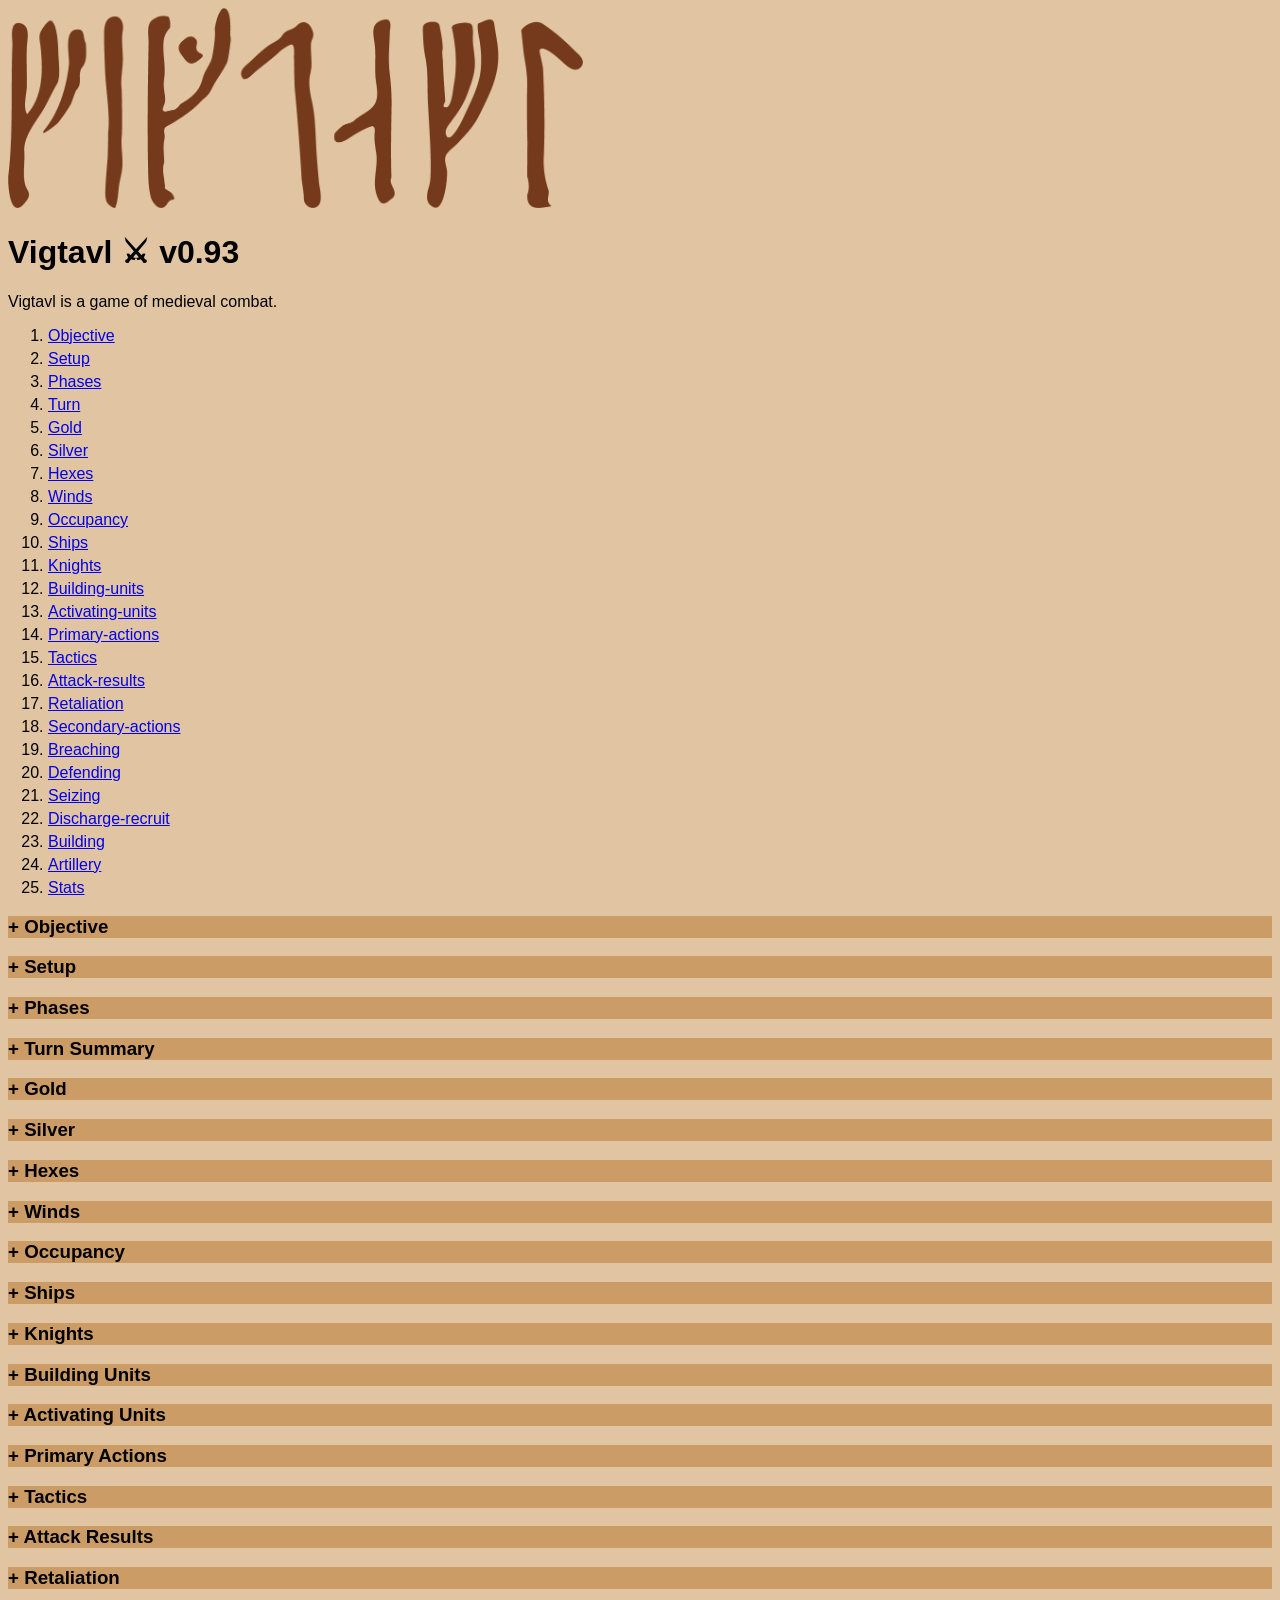
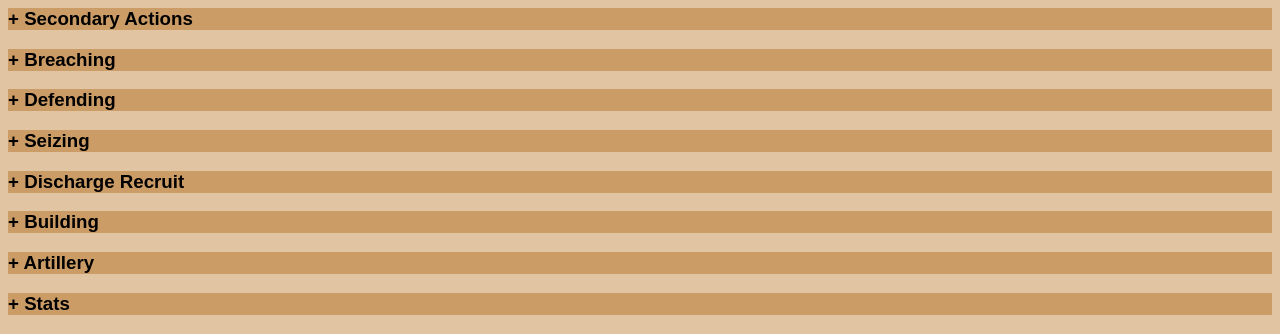
==== index.html @ 5fa707c5 "Add 2 player map example and winds examples." ====
<!DOCTYPE html>
<html lang="en">
	<head>
		<title>⚔ Vigtavl 0.93</title>
		<meta charset="utf-8">
		<meta name="author" description="robcmills">
		<meta name="description" description="Robert Carter Mills">
		<meta name="viewport" content="width=device-width, initial-scale=1">
		<meta http-equiv="X-UA-Compatible" content="IE=edge">
	</head>
	<style>
		html, body {
			background-color: #e1c5a2;
		  font-family: "Helvetica Neue", Helvetica, Arial, sans-serif;
		}

		.vigtavl img {
			max-height: 200px;
		}

		#contents li {
			margin: 5px 0;
		}

		.section {
			display: none;
		}
		.section-header {
			background-color: #cc9c66;
		}
		.section-header:hover {
			background-color: #b3834d;
			cursor: pointer;
		}

		.diagram {
			max-width: 500px;
			margin: 10px;
		}
		img {
			max-width: 100%;
		}

		.stats-table {
			max-width: 100%;
			overflow: auto;
			margin: 0 0 2rem;
		}
		.stats-row {
			display: flex;
		}
		.stats-row-header {
			font-weight: bold;
		}
		.stats-column {
			border-bottom: 1px solid lightgrey;
			border-left: 1px solid lightgrey;
			flex: 0 0 75px;
			padding: 2px;
		}
	</style>
	<body>
		<div class="vigtavl">
			<img src="img/vigtavl-logo.png" />
		</div>
		<h1>Vigtavl ⚔ v0.93</h1>
			<p>Vigtavl is a game of medieval combat.</p>

		<ol id="contents">
		</ol>

		<h3 id="objective" class="section-header" onclick="toggle('objective');">
			<span class="toggler">+</span> Objective
		</h3>
			<div class="objective section">
				<p>The objective of the game is to be the player with the most victory tokens at the end of the game. Victory tokens are claimed in the following ways:</p>
				<p><b>Anytime - Multiple possible</b></p>
				<ol>
					<li><b>Battle:</b> For each combat unit that you defeat in battle collect a number of victory tokens equal to the value of that unit.</li>
					<li><b>Conquer:</b> For each development that you sieze from another player collect a number of victory tokens equal to the value of that development.</li>
					<li><b>Rescue:</b> For each prisoner that you free collect a number of victory tokens equal to the value of that unit.</li>
				</ol>

				<p><b>Anytime - Once per game per player</b></p>
					<ol>
						<li><b>Citadel:</b> 1 token per hex for completely enclosing one or more hexes with walls. Players do not have to build walls on edges bordering mountain hexes.</li>
						<li><b>Complex:</b> 3 tokens for building a Military Complex, which is defined as building a Castle, Fort, and Encampment on adjacent hexes.</li>
						<li><b>Great Wall:</b> 1 token for building a wall of length 5 or more. Mountains may be used to connect walls but do not count towards length.</li>
					</ol>

				<p><b>Once at the end (if a tie exists both players receive tokens) (counted as total combined values)</b></p>
					<ol>
						<li><b>General:</b> 3 tokens for the player with the most prisoners.</li>
						<li><b>Admiral:</b> 3 tokens for the player with the most sunken ships.</li>
						<li><b>Builder:</b> 3 tokens for the player with the most developments.</li>
					</ol>
			</div>

		<h3 id="setup" class="section-header" onclick="toggle('setup');">
			<span class="toggler">+</span> Setup
		</h3>
			<div class="setup section">
				<ol>
					<li><b>Build the Map:</b><br>
						The size and geography of the map have a great effect on the game experience. Players are encouraged to be creative, and build the map however they like. However the following are some guidelines that help ensure an even distribution and balanced layout, as well as some recommended examples for new players.<br>
						<b>Size:</b><br>
						2 players - 6 hex edges<br>
						3 players - 7 hex edges<br>
						4 players - 8 hex edges<br>
						<div class="diagram">
							<img src='img/diagram-map-sizes.png' />
						</div>
						2 player map example:
						<div class="diagram">
							<img src='img/diagram-2-player-map-example.png' />
						</div>
					</li>

					<li><b>Starting Units:</b> Each player begins the game with the following units:<br>
						3 soldiers, 2 archers, 1 cavalry<br>
						3 caravels, 2 freighters, 1 galleon<br>
						Each player must load his 2 freighters with 3 land units each.
					</li>

					<li><b>Prevailing Winds:</b> Determine the direction of prevailing by flipping the Prevailing Winds Token. Place it in the center of the map.</li>

					<li>You are now ready to begin the game.</li>
				</ol>
			</div>

		<h3 id="phases" class="section-header" onclick="toggle('phases');">
			<span class="toggler">+</span> Phases
		</h3>
			<div class="phases section">
				<p>The game consists of 3 phases that are 2 rounds each.</p>
				<ul>
					<li><b>Phase 1 - Landfall:</b>
						Each player in turn sequentially places one of any of his ships on any sea hex, until all players have placed all units.<br>
						Placement Restrictions:
						<ul>
							<li>Placing on a hex already occupied by another player is prohibited.</li>
							<li>Placing on a land hex is prohibited. All land units remain loaded on the freighters.</li>
							<li>Placing respects maximum occupancy rule. No more than 3 units may occupy the same hex.</li>
						</ul>
					</li>
					<li><b>Phase 2 - Build:</b>	Players may build developments, additional units, and activate and maneuver units around the map. No attack actions are allowed.</li>
					<li><b>Phase 3 - Battle:</b> All actions allowed in the build phase are also allowed in the battle phase. Additionally attack actions are allowed.</li>
				</ul>
			</div>

		<h3 id="turn" class="section-header" onclick="toggle('turn');">
			<span class="toggler">+</span> Turn Summary
		</h3>
			<div class="turn section">
				<ol>
					<li>Collect 6 gold and 6 silver</li>
					<li>Do one of the following:
						<ul>
							<li>build a development (pay gold) or</li>
    					<li>build a combat unit (pay gold) (respecting build limit) or</li>
    					<li>activate a unit (pay silver)</li>
    				</ul>
    			</li>
    			<li>Repeat step 2 until player has no more gold or silver or voluntarily ends his turn and forfeits any remaining gold and silver.</li>
    		</ol>

				<b>Activation Summary:</b>
					<ol>
						<li>Pay activation cost in silver (same as build cost)</li>
						<li>Execute all unit actions (max 2 primary actions)</li>
						<li>Resolve any triggered Retaliation (defeated opponent activates 1 unit)</li>
					</ol>
			</div>

		<h3 id="gold" class="section-header" onclick="toggle('gold');">
			<span class="toggler">+</span> Gold
		</h3>
			<div class="gold section">
				<p>
					At the beginning of each player's turn he receives 6 gold.<br>
					Gold is used to build developments, combat units, walls and artillery.<br>
					Players must spend all gold on their turn or forfeit any unused.
				</p>
			</div>

		<h3 id="silver" class="section-header" onclick="toggle('silver');">
			<span class="toggler">+</span> Silver
		</h3>
			<div class="silver section">
				<p>
					At the beginning of each player's turn he receives 6 silver.<br>
					Silver is used to activate units.<br>
					Players must spend all silver on their turn or forfeit any unused.
				</p>
			</div>

		<h3 id="hexes" class="section-header" onclick="toggle('hexes');">
			<span class="toggler">+</span> Hexes
		</h3>
			<div class="hexes section">
				<p>The geography of the map is important to consider in developing your military tactics and strategies:</p>
				<ul>
					<li><b>Mountains:</b> Steep, rocky and treacherous, mountain hexes can not be occupied or built on.</li>
					<li><b>Land:</b> This is where all building and land battles will take place.</li>
					<li><b>Sea:</b> Sea hexes are where your naval maneuvering and battles will take place.</li>
				</ul>
			</div>

		<h3 id="winds" class="section-header" onclick="toggle('winds');">
			<span class="toggler">+</span> Winds
		</h3>
			<div class="winds section">
				<p>The sea beyond the border of the map is the deep, open ocean, where strong, prevailing winds can greatly enhance a sea-worthy sailor's ability to travel long distances.<br>
				When ships move out into the deep sea, they may take advantage of the prevailing winds to travel from one edge of the map to the next adjacent edge in addition to each ship's normal movement range. Though they must travel in the same direction as the prevailing winds, which are either clockwise or counter-clockwise around the map.<br>
				Player's ships may enter the prevailing winds from any border sea hex, and exit into any border sea hex on the next edge of the map.</p>
				<div class="diagram">
					<p>In this example, the caravel is able to move into the prevailing winds and sail around the penninsula because the winds are clockwise and it has a movement range of 6.</p>
					<img src='img/diagram-winds-caravel.png' />
				</div>
				<p>
				Ships may not end their movement in the deep ocean. Ships must use 1 movement to enter prevailing winds and 1 movement to exit. If a ship does not have 2 spare movements it may not use prevailing winds.</p>
				<div class="diagram">
					<p>The galleon here is too far away from the edge of the map to make use of prevailing winds because it only has a movement range of 4.</p>
					<img src='img/diagram-winds-galleon.png' />
				</div>
			</div>

		<h3 id="occupancy" class="section-header" onclick="toggle('occupancy');">
			<span class="toggler">+</span> Occupancy
		</h3>
			<div class="occupancy section">
				<p>Each hex on the map may be occupied by only 3 or less units.<br>
				Encampments count as 1 	unit towards a hex's occupancy. Forts and artillery count 2 and castles count 3.<br>
				Prisoners do not count toward occupancy.
				</p>
			</div>

		<h3 id="ships" class="section-header" onclick="toggle('ships');">
			<span class="toggler">+</span> Ships
		</h3>
			<div class="ships section">
				<ul>
					<li><b>Caravel:</b> A small, maneuverable sailing ship with lateen sails, capable of basic attacking and defending and the most movement range of all naval units. 6 movement, value of 1</li>
					<li><b>Galleon:</b> Large warship with powerful cannons, but slower and less sea-worthy. build limit 1, 4 movement, 3 attack range* (diminishing accuracy), value of 3</li>
					<li><b>Longship:</b> A large, oar-powered ship primarily for transporting troops. 5 movement, +3 transport, -attack, -defend, build limit 3, value of 2<br>
						Longships can transport up to 3 land units of any type.<br>
						Longships can not attack or defend other ships or coastal buildings, but they can defend themselves like normal ships.<br>
						Archers on a longship can attack coastal hexes or enemy ships.<br>
						Archers on a longship can defend it from attacking ships.<br>
						Infantry and cavalry on a longship can not defend it from other ships.<br>
						<b>Loading and unloading longships:</b><br>
						Loading knights onto a longship from adjacent hexes is considered a secondary action that does not count against each knight’s movement.<br>
						Longships may pick up and or drop off land units at any point before or during its movement.<br>
						If a longship is adjacent to a developed hex, units can be built directly on the ship.<br>
					</li>
				</ul>
			</div>

		<h3 id="knights" class="section-header" onclick="toggle('knights');">
			<span class="toggler">+</span> Knights
		</h3>
			<div class="knights section">
				<ul>
					<li><b>Infantry:</b> 3 movement, value of 1</li>
					<li><b>Archer:</b> 2 movement, 3 attack range* (diminishing accuracy), value of 2</li>
					<li><b>Cavalry:</b> 4 movement, value of 3</li>
				</ul>
			</div>

		<h3 id="building-units" class="section-header" onclick="toggle('building-units');">
			<span class="toggler">+</span> Building Units
		</h3>
			<div class="building-units section">
				<p><b>Building Units:</b>
					At the beginning of each round, every player receives 6 gold.<br>
					On a player's turn he may only build <b>2 knights or 2 ships or 1 knight and 1 ship.</b> (unless he has built a castle, in which case his production capacity increases to 3)<br>
					Built land units are placed on or adjacent to any developed hex.<br>
					Built ships are placed on any sea hex adjacent to a player's coastal development (in order to build ships, players must have an encampment, fort or castle on the coast)<br>
					Building units must respect maximum occupancy rule.
				</p>
			</div>

		<h3 id="activating-units" class="section-header" onclick="toggle('activating-units');">
			<span class="toggler">+</span> Activating Units
		</h3>
			<div class="activating-units section">
				<p>
					At the beginning of each round, every player receives 6 silver.<br>
					Each player, on his turn, may spend silver to activate units and execute actions with those units.<br>
					Activating a unit costs the value of the unit, but must be paid in silver.<br>
					Each activated unit can execute <b>2 primary actions</b>.<br>
					Once the player has resolved a unit's actions, lay the piece on its side to denote that it has completed its actions. At the end of the turn, reset all units to their upright position.<br>
					Each action must be unique. A player may not attack twice or move twice.<br>
					Activation and subsequent actions can occur at any point in a player's turn, but once a unit is activated the player must execute all its actions immediately or execute some and forfeit the others.
				</p>
			</div>

		<h3 id="primary-actions" class="section-header" onclick="toggle('primary-actions');">
			<span class="toggler">+</span> Primary Actions
		</h3>
			<div class="primary-actions section">
				<ul>
					<li>Movement</li>
					<li>Attack</li>
				</ul>
				<p>
					<b>Movement:</b><br>
					Players may move units through hexes occupied by their own units, but must respect maximum occupancy rule, and only end movement in an eligible hex (see <a href="occupancy">Maximum Occupancy</a>).<br>
					During the build phase, units may pass through but not end their movement in hexes occupied by another player.<br>
					During the attack phase, movement into a hex occupied by another player initiates a battle.<br>
				</p>
				<p>
					<b>Attack:</b> There are 2 types of attack:<br>
					<ul>
						<li><b>Close Combat:</b><br>
						Units can attack opponents in the same or adjacent hexes.<br>
						To resolve close combat attacks, both players involved roll a number of dice equal to the value of the unit participating in the battle. Compare only each player's highest die, and the greater value wins the battle. Ties must be re-rolled.
						</li>
						<li><b>Ranged:</b><br>
						Archers, Artillery and Galleons are capable of ranged attacks.<br>
						Ranged attacks can only extend in straight lines perpendicular to the center of each hex edge. Diagram - todo<br>
						Ranged attacks are blocked by mountains and walls.<br>
						Ranged attacks can not target a hex if a closer hex in the same line of sight is occupied by opponent units. Diagram.<br>
						To resolve a ranged attack, the attacker rolls a number of dice equal to the value of the unit. If any die result is 1, 2 or 3 the attack is successful.<br>
						Ranged attack accuracy decreases with range. For attacks at range 2, only a die roll of 1 or 2 scores a hit. At range 3, only a 1 scores a hit.<br>
						</li>
					</ul>
				</p>
			</div>

		<h3 id="tactics" class="section-header" onclick="toggle('tactics');">
			<span class="toggler">+</span> Tactics
		</h3>
			<div class="tactics section">
				<ul>
					<li>
						<b>Flanking:</b> The attacker may add 1 additional die for attacking from a flank, 2 for attacking from a rear flank, and 3 for attacking from the rear.<br>
						<b>Feint:</b> The 'front' of a hex is determined by the direction of the first attack. Subsequent attacks may utilize Flanking advantage.<br>
						Diagram
					</li>
					<li>
						<b>Attrition:</b> The attacker may add 2 additional dice for attacking the same hex from the same direction 3 times.
					</li>
					<li>
						<b>Surrender:</b> If a player is able to surround enemy units, and cut off all escape routes, then the defender must immediately surrender and all units are captured.<br>
						Units must be surrounded on all adjacent sea and land hexes.<br>
						Surrounded units must be unable to move or build in any direction. This means that an adjacent hex occupied by the same player's units at maximum occupancy is not eligible to move into, unless there are available hexes beyond the occupied hex (players can still move through hexes at max occupancy). Thus it is possible for a player's own units to block escape routes.<br>
						Diagram
					</li>
					<li>
						<b>Overwhelm:</b> If tactical advantages increase the number of attack dice to 6 or more, the enemy is overwhelmed and surrenders before the battle.<br>
						Example
					</li>
				</ul>
			</div>

		<h3 id="attack-results" class="section-header" onclick="toggle('attack-results');">
			<span class="toggler">+</span> Attack Results
		</h3>
			<div class="attack-results section">
				<p>
					<b>Retreat:</b> If the defender wins, the attacker must retreat any units he moved onto the hex where the battle took place, back to where they began their movement. If the unit is unable to retreat to where they began their movement (due to prevailing winds) then the attacking unit will be captured by the defender. Diagram.<br>
					Units that attacked from adjacent hexes may remain where they are.<br>
					<b>Land Victory:</b> If the attacker wins a land battle, the defeated unit is captured. Place the captured piece on the victor's nearest developed hex. This knight is now considered a prisoner.<br>
					<b>Rescue:</b> If an opponent manages to seize a developed hex with prisoners on it, prisoners belonging to him are immediately freed and can now take actions. Any prisoners belonging to other players become the prisoners of the hex's new owner.<br>
					<b>Sea Victory:</b> If the attacker wins at sea, the victor sinks the loser's ship. Remove it from the board, and places it in an area near him designated as his ship graveyard.<br>
					<b>Occupation:</b> The attacker may move his victorious unit onto the hex that was attacked if no enemy units remain.
				</p>
			</div>

		<h3 id="retaliation" class="section-header" onclick="toggle('retaliation');">
			<span class="toggler">+</span> Retaliation
		</h3>
			<div class="retaliation section">
				<p>
				When a player is attacked by the active player, and loses a battle or a development is seized, he may then Retaliate.<br>
				Retaliation occurs immediately after the active player's activated unit has expended all its actions.<br>
				Then the player who lost the battle receives 1 silver token, and may activate 1 unit of his choice (provided he can afford the activation cost), and execute actions with that unit.<br>
				<b>Restrictions:</b><br>
				The retaliating player may not build during retaliation.<br>
				The retaliating player may not seize any developments that were seized by the active player on his current turn.<br>
				Battles won by a retaliating player do not trigger additional retaliations.<br>
				</p>
			</div>

		<h3 id="secondary-actions" class="section-header" onclick="toggle('secondary-actions');">
			<span class="toggler">+</span> Secondary Actions
		</h3>
			<div class="secondary-actions section">
				<p>
					The following actions may be performed by activated knights and ships in addition to their 2 primary actions:
					<ul>
						<li><a href="#breaching">Breach</a></li>
						<li><a href="#defending">Defend</a></li>
						<li><a href="#building">Build</a></li>
						<li><a href="#rebuilding">Rebuild</a></li>
						<li><a href="#seizing">Seize</a></li>
						<li><a href="#discharge-recruit">Discharge and Recruit</a></li>
					</ul>
				</p>
			</div>

		<h3 id="breaching" class="section-header" onclick="toggle('breaching');">
			<span class="toggler">+</span> Breaching
		</h3>
			<div class="breaching section">
				<p>
		      Units occupying a hex adjacent to an opponent wall may attempt to breach.<br>
		      To breach, roll a number of dice equal to the unit's value. If the result of any die is a 1, 2 or 3 the breach is successful<br>
		      <a href="#attrition">Attrition</a> applies to breaching. Upon the third attempt to breach a wall enclosing the same hex or citadel, 2 additional dice may be added.<br>
		      Upon successful breach of a wall, it is removed from the board.<br>
		      Ships may attempt to breach coastal walls.<br>
				</p>
			</div>

		<h3 id="defending" class="section-header" onclick="toggle('defending');">
			<span class="toggler">+</span> Defending
		</h3>
			<div class="defending section">
				<p>
					Units may defend a development if	they are located on a hex adjacent to both the attacker and the unit they are defending. Diagram.<br>
					Units may defend other units only if they are of higher value.<br>
				</p>
			</div>

		<h3 id="seizing" class="section-header" onclick="toggle('seizing');">
			<span class="toggler">+</span> Seizing
		</h3>
			<div class="seizing section">
				<p>
					Players may seize opponent developments and artillery if they are located on or adjacent to any hex occupied by one of their units and it is undefended. Diagram.<br>
					If the development is defended, the attacking player must first defeat all defenders.<br>
					To seize a development, a player removes it from the board and replaces it with an equivalent development of their own color. He may then move the seizing unit onto the hex if he wishes, and it does not violate max occupancy.<br>
					Seizing an opponents buildings rewards players with victory tokens, however seizing back buildings previously owned by the player does not award tokens.<br>
					<b>Seizing an opponent's last development:</b> Players are not eliminated if all of their developments are seized. In the event an opponent seizes another player's last development, the victor receives 3 victory tokens in addition to the value of the development.<br>
					<b>Seizing Walls:</b> Any walls on hexes that are seized by an opponent also change ownership only if there are no adjacent hexes occupied by the original owner of the wall. This is not an all or none condition. It is possible that some walls could be converted and others not. Diagram</li>
				</p>
			</div>

		<h3 id="discharge-recruit" class="section-header" onclick="toggle('discharge-recruit');">
			<span class="toggler">+</span> Discharge Recruit
		</h3>
			<div class="discharge-recruit section">
				<p>
					Once per turn a player may discharge any land unit, remove it from the board, recruit a new unit of the same type, and place it on or adjacent to any developed hex.
				</p>
			</div>

		<h3 id="building" class="section-header" onclick="toggle('building');">
			<span class="toggler">+</span> Building
		</h3>
			<div class="building section">
				<p>Players on their turn may build the following:</p>
				<ul>
					<li>Units</li>
					<li>Walls</li>
					<li>Encampments</li>
					<li>Forts</li>
					<li>Castles</li>
					<li>Artillery</li>
				</ul>

				<p><b>Units:</b> Players must have at least one encampment, fort or castle built before they are able to build combat units. The number of units a player can build on a single turn is determined by their most valuable building. If a player has built only an encampment then he may only build 1 combat unit. If he has built a fort, 2 combat units, and a castle, 3 combat units. No player may ever build more than 3 units on a turn.</p>

				<p><b>Walls:</b>
					Walls are a great way to defend yourself from attack, however they are not guaranteed to protect you.<br>
					Walls may be built on any edge of a player's occupied or built hexes<br>
		      <b>Rebuild:</b> Once per a player's turn, he may deconstruct an existing wall and rebuild it in a new location at no cost<br>
		      Units may not attack or move through opponent walls, however a player's own knights may move freely or attack through his own walls<br>
				</p>

				<p><b>Artillery:</b>
					Artillery require a knight on the same hex to be used (as an action).<br>
					Artillery can be moved by any knight.<br>
					Players can seize opponent artillery in the same way as seizing buildings.
				</p>
			</div>

			<!--
					<li><b>Build:</b> Players may build on any hex that is occupied by or adjacent to one of their units or already developed hexes. Building does not count as an action, however a player can not interrupt a unit's movement to build. Building must occur before or after a unit's movement. Building may not occur during a player's <a href="#retaliation">Retaliation</a></li>
				-->

		<h3 id="artillery" class="section-header" onclick="toggle('artillery');">
			<span class="toggler">+</span> Artillery
		</h3>
			<div class="artillery section">
				<p>
					Artillery units must be fired by a knight on the same hex.<br>
					Firing artillery expends the knight's attack action.<br>
					Artillery can be moved by any knight, up to the same movement range as the unit.<br>
					Artillery can be seized by an opponent if no knight is defending it.
				</p>
			</div>

		<h3 id="stats" class="section-header" onclick="toggle('stats');">
			<span class="toggler">+</span> Stats
		</h3>
			<div class="stats section">
				<div class="stats-table">
					<div class="stats-row stats-row-header">
						<div class="stats-column">Unit</div>
						<div class="stats-column">Cost</div>
						<div class="stats-column">Limit</div>
						<div class="stats-column">Attack Range</div>
						<div class="stats-column">Movement Range</div>
					</div>

					<div class="stats-row">
						<div class="stats-column">Knight</div> <!-- Unit -->
						<div class="stats-column">1</div> <!-- Cost -->
						<div class="stats-column">2/turn</div> <!-- Limit -->
						<div class="stats-column"></div> <!-- Attack  Range -->
						<div class="stats-column">3</div> <!-- Movement Range -->
					</div>
					<div class="stats-row">
						<div class="stats-column">Archer</div> <!-- Unit -->
						<div class="stats-column">2</div> <!-- Cost -->
						<div class="stats-column">2/turn</div> <!-- Limit -->
						<div class="stats-column">3</div> <!-- Attack  Range -->
						<div class="stats-column">2</div> <!-- Movement Range -->
					</div>
					<div class="stats-row">
						<div class="stats-column">Cavalry</div> <!-- Unit -->
						<div class="stats-column">3</div> <!-- Cost -->
						<div class="stats-column">2/turn</div> <!-- Limit -->
						<div class="stats-column"></div> <!-- Attack  Range -->
						<div class="stats-column">4</div> <!-- Movement Range -->
					</div>

					<div class="stats-row">
						<div class="stats-column">-</div>
						<div class="stats-column"></div>
						<div class="stats-column"></div>
						<div class="stats-column"></div>
						<div class="stats-column"></div>
					</div>

					<div class="stats-row">
						<div class="stats-column">Caravel</div> <!-- Unit -->
						<div class="stats-column">1</div> <!-- Cost -->
						<div class="stats-column">2/turn</div> <!-- Limit -->
						<div class="stats-column"></div> <!-- Attack  Range -->
						<div class="stats-column">6</div> <!-- Movement Range -->
					</div>
					<div class="stats-row">
						<div class="stats-column">Freighter</div> <!-- Unit -->
						<div class="stats-column">2</div> <!-- Cost -->
						<div class="stats-column">3</div> <!-- Limit -->
						<div class="stats-column">NA</div> <!-- Attack  Range -->
						<div class="stats-column">5</div> <!-- Movement Range -->
					</div>
					<div class="stats-row">
						<div class="stats-column">Galley</div> <!-- Unit -->
						<div class="stats-column">3</div> <!-- Cost -->
						<div class="stats-column">1</div> <!-- Limit -->
						<div class="stats-column">3</div> <!-- Attack  Range -->
						<div class="stats-column">4</div> <!-- Movement Range -->
					</div>

					<div class="stats-row">
						<div class="stats-column">-</div> <!-- Unit -->
						<div class="stats-column"></div> <!-- Cost -->
						<div class="stats-column"></div> <!-- Limit -->
						<div class="stats-column"></div> <!-- Attack  Range -->
						<div class="stats-column"></div> <!-- Movement Range -->
					</div>

					<div class="stats-row">
						<div class="stats-column">Wall</div>
						<div class="stats-column">1</div>
						<div class="stats-column">∞</div>
						<div class="stats-column"></div>
						<div class="stats-column"></div>
					</div>
					<div class="stats-row">
						<div class="stats-column">Camp</div>
						<div class="stats-column">1</div>
						<div class="stats-column"></div>
						<div class="stats-column"></div>
						<div class="stats-column"></div>
					</div>
					<div class="stats-row">
						<div class="stats-column">Fort</div>
						<div class="stats-column">2</div>
						<div class="stats-column"></div>
						<div class="stats-column"></div>
						<div class="stats-column"></div>
					</div>
					<div class="stats-row">
						<div class="stats-column">Castle</div>
						<div class="stats-column">3</div>
						<div class="stats-column"></div>
						<div class="stats-column"></div>
						<div class="stats-column"></div>
					</div>

					<div class="stats-row">
						<div class="stats-column">-</div>
						<div class="stats-column"></div>
						<div class="stats-column"></div>
						<div class="stats-column"></div>
						<div class="stats-column"></div>
					</div>

					<div class="stats-row">
						<div class="stats-column">Artillery</div> <!-- Unit -->
						<div class="stats-column">2</div> <!-- Cost -->
						<div class="stats-column">1</div> <!-- Limit -->
						<div class="stats-column">3</div> <!-- Attack  Range -->
						<div class="stats-column"></div> <!-- Movement Range -->
					</div>
				</div>
			</div>

	</body>
	<script>
		function toggle(selector) {
			var section =	document.querySelector('.' + selector)
			var toggler = document.querySelector('#' + selector + ' .toggler')
			var isExpanded = toggler.innerText === '-'
			section.style.display = isExpanded ? 'none' : 'block'
			toggler.innerText = isExpanded ? '+' : '-'
		}

		function capitalize(string) {
	    return string.charAt(0).toUpperCase() + string.slice(1)
		}

		var contents = document.querySelector('#contents')
		var sections = document.querySelectorAll('.section-header')
		sections.forEach(function(section) {
			var li = document.createElement('li')
			li.innerHTML = '<a href="#' + section.id + '">' + capitalize(section.id) + '</a>'
			contents.appendChild(li)
		})
	</script>
</html>
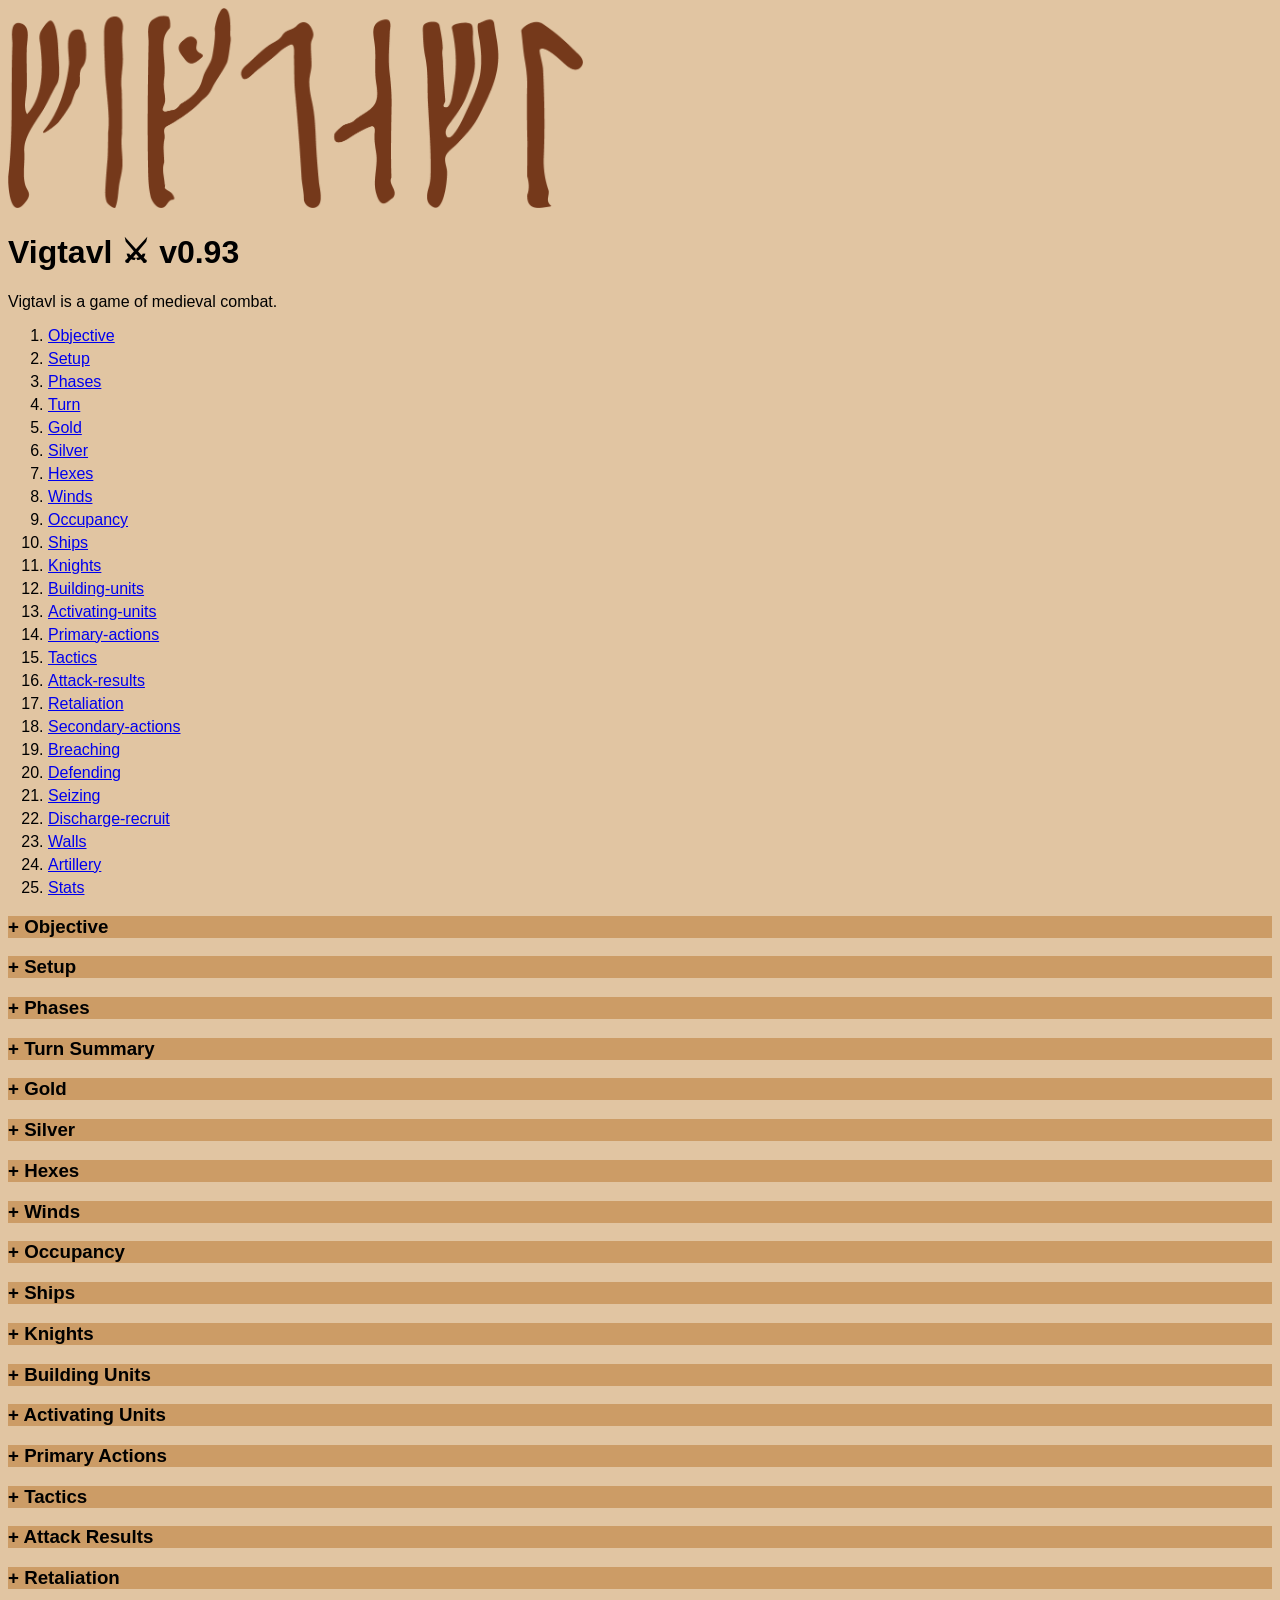
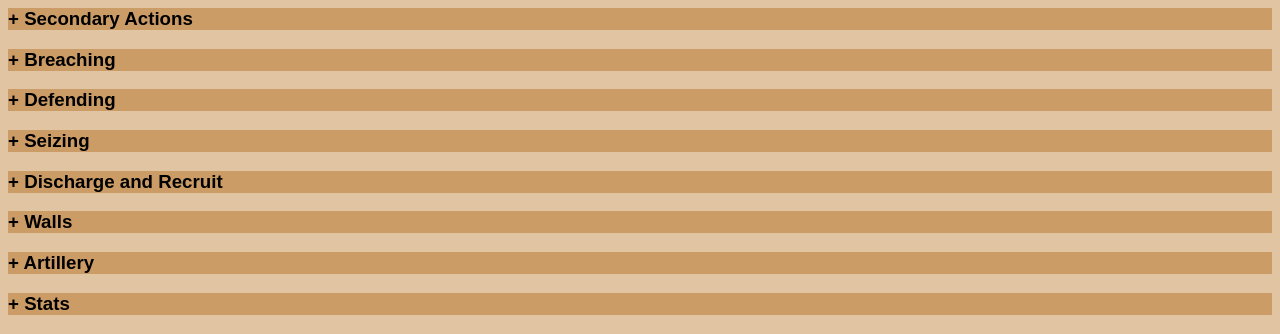
==== commit 214468f4: "Adding more diagrams." ====
--- a/index.html
+++ b/index.html
@@ -83,8 +83,8 @@
 
 				<p><b>Anytime - Once per game per player</b></p>
 					<ol>
-						<li><b>Citadel:</b> 1 token per hex for completely enclosing one or more hexes with walls. Players do not have to build walls on edges bordering mountain hexes.</li>
-						<li><b>Complex:</b> 3 tokens for building a Military Complex, which is defined as building a Castle, Fort, and Encampment on adjacent hexes.</li>
+						<li><b>Citadel:</b> 1 token for completely enclosing one or more hexes with walls. Players do not have to build walls on edges bordering mountain hexes.</li>
+						<li><b>Complex:</b> 3 tokens for building a Military Complex, which is defined as building a Castle, Fort, and Encampment.</li>
 						<li><b>Great Wall:</b> 1 token for building a wall of length 5 or more. Mountains may be used to connect walls but do not count towards length.</li>
 					</ol>
 
@@ -108,7 +108,7 @@
 						3 players - 7 hex edges<br>
 						4 players - 8 hex edges<br>
 						<div class="diagram">
-							<img src='img/diagram-map-sizes.png' />
+							<img src='img/diagram-map-sizes-transparent.png' />
 						</div>
 						2 player map example:
 						<div class="diagram">
@@ -132,10 +132,10 @@
 			<span class="toggler">+</span> Phases
 		</h3>
 			<div class="phases section">
-				<p>The game consists of 3 phases that are 2 rounds each.</p>
+				<p>The game consists of 3 phases that are 3 rounds each.</p>
 				<ul>
-					<li><b>Phase 1 - Landfall:</b>
-						Each player in turn sequentially places one of any of his ships on any sea hex, until all players have placed all units.<br>
+					<li><b>Phase 1 - Landfall:</b><br>
+						Each player in turn sequentially places his starting ships two at a time on any sea hex, until all players have placed all units.<br>
 						Placement Restrictions:
 						<ul>
 							<li>Placing on a hex already occupied by another player is prohibited.</li>
@@ -143,8 +143,16 @@
 							<li>Placing respects maximum occupancy rule. No more than 3 units may occupy the same hex.</li>
 						</ul>
 					</li>
-					<li><b>Phase 2 - Build:</b>	Players may build developments, additional units, and activate and maneuver units around the map. No attack actions are allowed.</li>
-					<li><b>Phase 3 - Battle:</b> All actions allowed in the build phase are also allowed in the battle phase. Additionally attack actions are allowed.</li>
+					<li><b>Phase 2 - Build:</b><br>
+					Players may activate and maneuver their starting units around the map, but no attack actions are allowed.<br>
+					Players may build encampments, forts, castles and walls.<br>
+					Players may not build combat units.<br>
+					</li>
+					<li><b>Phase 3 - Battle:</b><br>
+					Attack actions are allowed.<br>
+					Players may build combat units and artillery.<br>
+					Players may not build encampments, forts, castles nor walls.<br>
+					</li>
 				</ul>
 			</div>
 
@@ -156,8 +164,8 @@
 					<li>Collect 6 gold and 6 silver</li>
 					<li>Do one of the following:
 						<ul>
-							<li>build a development (pay gold) or</li>
-    					<li>build a combat unit (pay gold) (respecting build limit) or</li>
+							<li>build a development (build phase only) (pay gold) or</li>
+    					<li>build a combat unit (battle phase only) (respecting build limit) (pay gold) or</li>
     					<li>activate a unit (pay silver)</li>
     				</ul>
     			</li>
@@ -166,7 +174,7 @@
 
 				<b>Activation Summary:</b>
 					<ol>
-						<li>Pay activation cost in silver (same as build cost)</li>
+						<li>Pay activation cost in silver (unit value)</li>
 						<li>Execute all unit actions (max 2 primary actions)</li>
 						<li>Resolve any triggered Retaliation (defeated opponent activates 1 unit)</li>
 					</ol>
@@ -248,10 +256,22 @@
 						Archers on a longship can attack coastal hexes or enemy ships.<br>
 						Archers on a longship can defend it from attacking ships.<br>
 						Infantry and cavalry on a longship can not defend it from other ships.<br>
-						<b>Loading and unloading longships:</b><br>
-						Loading knights onto a longship from adjacent hexes is considered a secondary action that does not count against each knight’s movement.<br>
+						If a longship is adjacent to a developed hex, units can be built directly on the ship.<br>
+						<b>Embarking and Disembarking longships:</b><br>
+						Loading and unloading knights from a longship to adjacent hexes is a secondary action.<br>
 						Longships may pick up and or drop off land units at any point before or during its movement.<br>
-						If a longship is adjacent to a developed hex, units can be built directly on the ship.<br>
+						<div class="diagram">
+							<p><b>1.</b> The longship is activated and embarks an adjacent infantry and cavalry:</p>
+							<img src='img/diagram-longship-embarking-disembarking1.png' />
+						</div>
+						<div class="diagram">
+							<p><b>2.</b> The longship moves 3 hexes and embarks an additional infantry:</p>
+							<img src='img/diagram-longship-embarking-disembarking2.png' />
+						</div>
+						<div class="diagram">
+							<p><b>3.</b> The longship completes its movement and disembarks all units:</p>
+							<img src='img/diagram-longship-embarking-disembarking3.png' />
+						</div>
 					</li>
 				</ul>
 			</div>
@@ -273,7 +293,7 @@
 			<div class="building-units section">
 				<p><b>Building Units:</b>
 					At the beginning of each round, every player receives 6 gold.<br>
-					On a player's turn he may only build <b>2 knights or 2 ships or 1 knight and 1 ship.</b> (unless he has built a castle, in which case his production capacity increases to 3)<br>
+					During the attack phase, on a player's turn he may build no more than 3 units.<br>
 					Built land units are placed on or adjacent to any developed hex.<br>
 					Built ships are placed on any sea hex adjacent to a player's coastal development (in order to build ships, players must have an encampment, fort or castle on the coast)<br>
 					Building units must respect maximum occupancy rule.
@@ -287,7 +307,7 @@
 				<p>
 					At the beginning of each round, every player receives 6 silver.<br>
 					Each player, on his turn, may spend silver to activate units and execute actions with those units.<br>
-					Activating a unit costs the value of the unit, but must be paid in silver.<br>
+					Activating a unit costs the value of the unit and must be paid in silver.<br>
 					Each activated unit can execute <b>2 primary actions</b>.<br>
 					Once the player has resolved a unit's actions, lay the piece on its side to denote that it has completed its actions. At the end of the turn, reset all units to their upright position.<br>
 					Each action must be unique. A player may not attack twice or move twice.<br>
@@ -305,7 +325,8 @@
 				</ul>
 				<p>
 					<b>Movement:</b><br>
-					Players may move units through hexes occupied by their own units, but must respect maximum occupancy rule, and only end movement in an eligible hex (see <a href="occupancy">Maximum Occupancy</a>).<br>
+					Units may move in any direction or combination of directions, up to a number of hexes equal to their movement range.<br>
+					Units may move through hexes occupied by their own units, but must respect maximum occupancy rule and only end movement in an eligible hex (see <a href="occupancy">Maximum Occupancy</a>).<br>
 					During the build phase, units may pass through but not end their movement in hexes occupied by another player.<br>
 					During the attack phase, movement into a hex occupied by another player initiates a battle.<br>
 				</p>
@@ -318,11 +339,17 @@
 						</li>
 						<li><b>Ranged:</b><br>
 						Archers, Artillery and Galleons are capable of ranged attacks.<br>
-						Ranged attacks can only extend in straight lines perpendicular to the center of each hex edge. Diagram - todo<br>
+						Ranged attacks can only extend in straight lines perpendicular to the center of each hex edge.<br>
+						<div class="diagram">
+							<img src='img/diagram-ranged-attack-straight.png' />
+						</div>
 						Ranged attacks are blocked by mountains and walls.<br>
-						Ranged attacks can not target a hex if a closer hex in the same line of sight is occupied by opponent units. Diagram.<br>
+						Ranged attacks can not target a hex if a closer hex in the same line of sight is occupied by opponent units.<br>
+						<div class="diagram">
+							<img src='img/diagram-ranged-attack-block.png' />
+						</div>
 						To resolve a ranged attack, the attacker rolls a number of dice equal to the value of the unit. If any die result is 1, 2 or 3 the attack is successful.<br>
-						Ranged attack accuracy decreases with range. For attacks at range 2, only a die roll of 1 or 2 scores a hit. At range 3, only a 1 scores a hit.<br>
+						Ranged attack accuracy decreases with range. For attacks at range 2, only a die roll of 1 or 2 scores a hit. At range 3, only a 1 scores a hit.
 						</li>
 					</ul>
 				</p>
@@ -438,7 +465,7 @@
 			</div>
 
 		<h3 id="discharge-recruit" class="section-header" onclick="toggle('discharge-recruit');">
-			<span class="toggler">+</span> Discharge Recruit
+			<span class="toggler">+</span> Discharge and Recruit
 		</h3>
 			<div class="discharge-recruit section">
 				<p>
@@ -446,39 +473,16 @@
 				</p>
 			</div>
 
-		<h3 id="building" class="section-header" onclick="toggle('building');">
-			<span class="toggler">+</span> Building
-		</h3>
-			<div class="building section">
-				<p>Players on their turn may build the following:</p>
-				<ul>
-					<li>Units</li>
-					<li>Walls</li>
-					<li>Encampments</li>
-					<li>Forts</li>
-					<li>Castles</li>
-					<li>Artillery</li>
-				</ul>
-
-				<p><b>Units:</b> Players must have at least one encampment, fort or castle built before they are able to build combat units. The number of units a player can build on a single turn is determined by their most valuable building. If a player has built only an encampment then he may only build 1 combat unit. If he has built a fort, 2 combat units, and a castle, 3 combat units. No player may ever build more than 3 units on a turn.</p>
-
-				<p><b>Walls:</b>
-					Walls are a great way to defend yourself from attack, however they are not guaranteed to protect you.<br>
-					Walls may be built on any edge of a player's occupied or built hexes<br>
+		<h3 id="walls" class="section-header" onclick="toggle('walls');">
+			<span class="toggler">+</span> Walls
+		</h3>
+			<div class="walls section">
+				<p>
+					Walls may be built on any edge of a player's occupied or developed hexes<br>
+		      Units may not attack or move through opponent walls, however a player's own knights may move freely or attack through his own walls<br>
 		      <b>Rebuild:</b> Once per a player's turn, he may deconstruct an existing wall and rebuild it in a new location at no cost<br>
-		      Units may not attack or move through opponent walls, however a player's own knights may move freely or attack through his own walls<br>
-				</p>
-
-				<p><b>Artillery:</b>
-					Artillery require a knight on the same hex to be used (as an action).<br>
-					Artillery can be moved by any knight.<br>
-					Players can seize opponent artillery in the same way as seizing buildings.
-				</p>
-			</div>
-
-			<!--
-					<li><b>Build:</b> Players may build on any hex that is occupied by or adjacent to one of their units or already developed hexes. Building does not count as an action, however a player can not interrupt a unit's movement to build. Building must occur before or after a unit's movement. Building may not occur during a player's <a href="#retaliation">Retaliation</a></li>
-				-->
+				</p>
+			</div>
 
 		<h3 id="artillery" class="section-header" onclick="toggle('artillery');">
 			<span class="toggler">+</span> Artillery
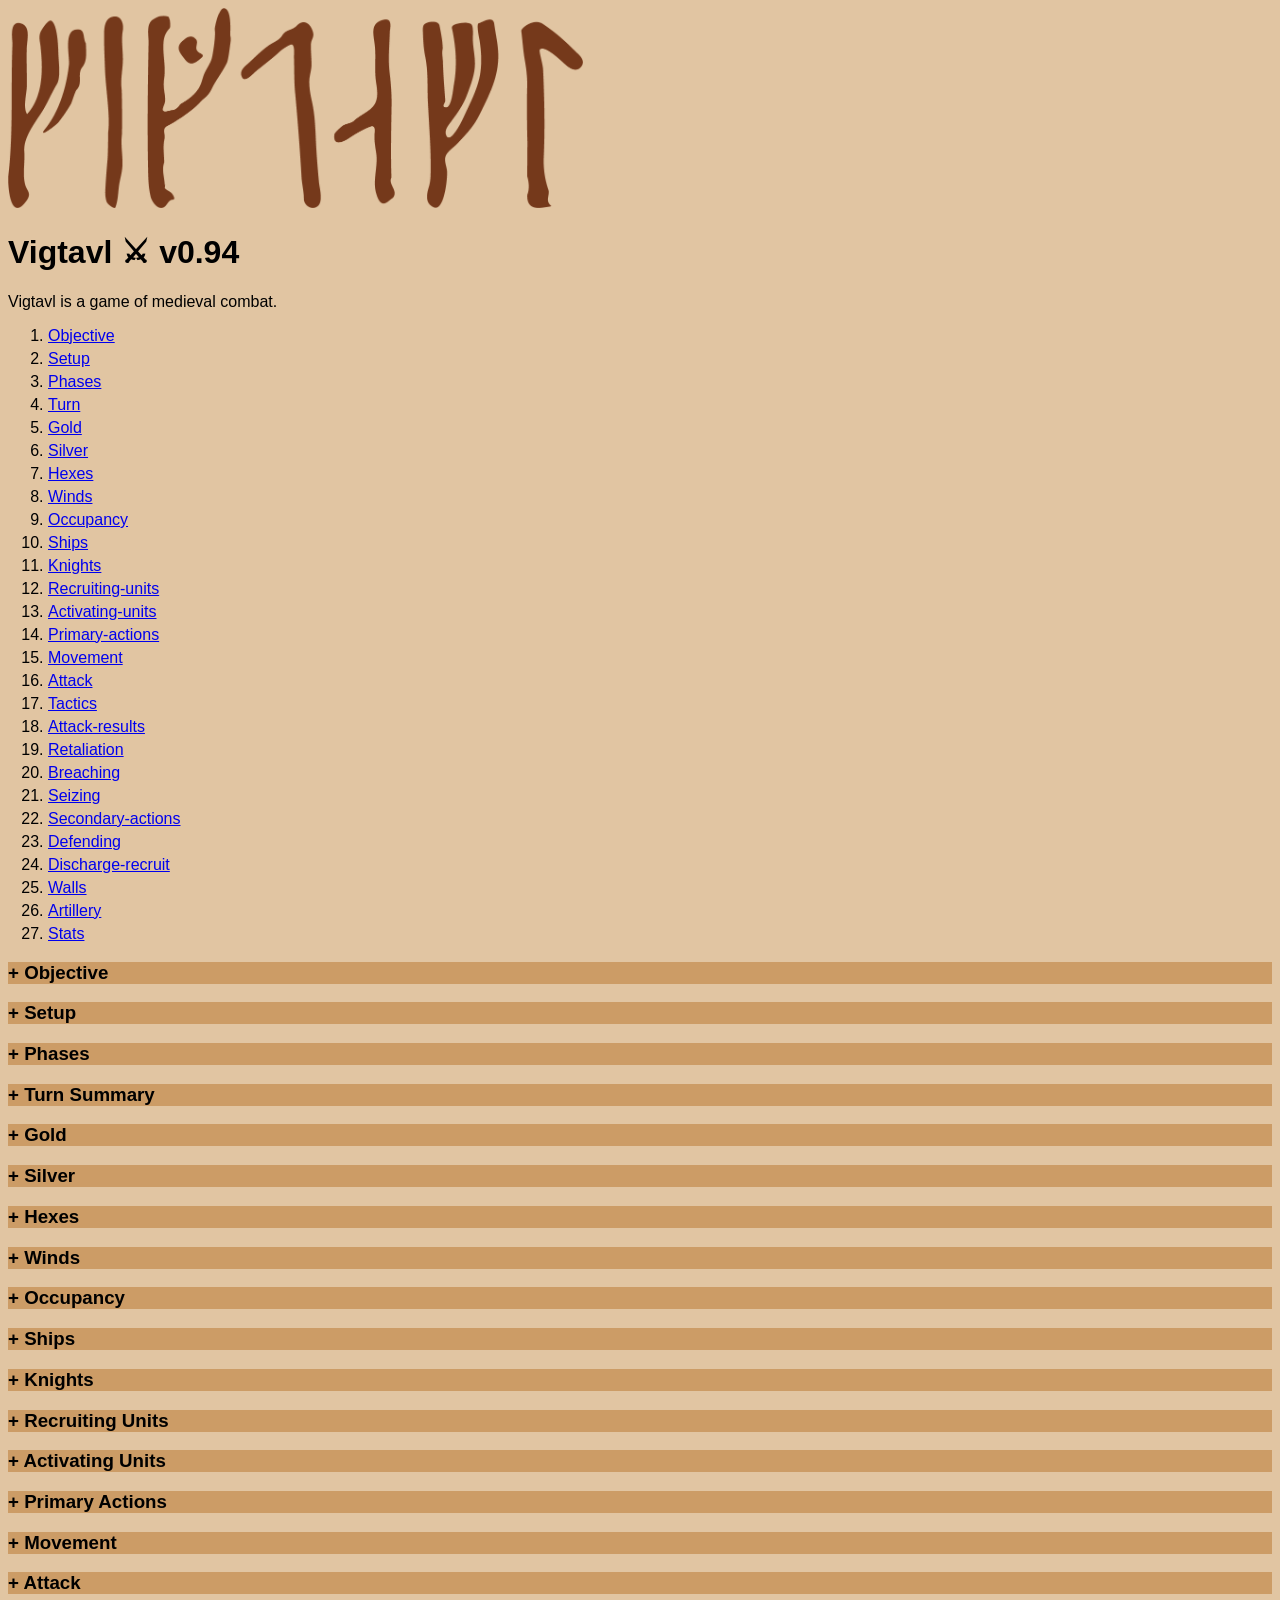
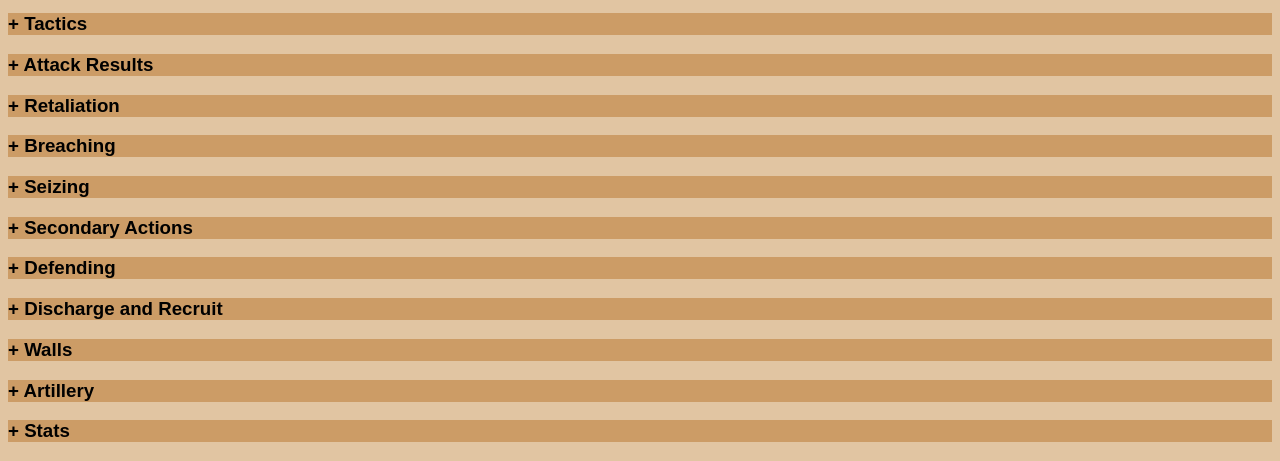
==== commit be827105: "Add more diagrams. v0.94 update." ====
--- a/index.html
+++ b/index.html
@@ -1,7 +1,7 @@
 <!DOCTYPE html>
 <html lang="en">
 	<head>
-		<title>⚔ Vigtavl 0.93</title>
+		<title>⚔ Vigtavl 0.94</title>
 		<meta charset="utf-8">
 		<meta name="author" description="robcmills">
 		<meta name="description" description="Robert Carter Mills">
@@ -63,7 +63,7 @@
 		<div class="vigtavl">
 			<img src="img/vigtavl-logo.png" />
 		</div>
-		<h1>Vigtavl ⚔ v0.93</h1>
+		<h1>Vigtavl ⚔ v0.94</h1>
 			<p>Vigtavl is a game of medieval combat.</p>
 
 		<ol id="contents">
@@ -76,17 +76,10 @@
 				<p>The objective of the game is to be the player with the most victory tokens at the end of the game. Victory tokens are claimed in the following ways:</p>
 				<p><b>Anytime - Multiple possible</b></p>
 				<ol>
-					<li><b>Battle:</b> For each combat unit that you defeat in battle collect a number of victory tokens equal to the value of that unit.</li>
-					<li><b>Conquer:</b> For each development that you sieze from another player collect a number of victory tokens equal to the value of that development.</li>
-					<li><b>Rescue:</b> For each prisoner that you free collect a number of victory tokens equal to the value of that unit.</li>
+					<li><b>Battle:</b> For each Combat Unit that you defeat in battle collect a number of victory tokens equal to its value.</li>
+					<li><b>Conquer:</b> For each Building that you sieze from another player collect a number of victory tokens equal to its value.</li>
+					<li><b>Rescue:</b> For each prisoner that you free collect a number of victory tokens equal to its value.</li>
 				</ol>
-
-				<p><b>Anytime - Once per game per player</b></p>
-					<ol>
-						<li><b>Citadel:</b> 1 token for completely enclosing one or more hexes with walls. Players do not have to build walls on edges bordering mountain hexes.</li>
-						<li><b>Complex:</b> 3 tokens for building a Military Complex, which is defined as building a Castle, Fort, and Encampment.</li>
-						<li><b>Great Wall:</b> 1 token for building a wall of length 5 or more. Mountains may be used to connect walls but do not count towards length.</li>
-					</ol>
 
 				<p><b>Once at the end (if a tie exists both players receive tokens) (counted as total combined values)</b></p>
 					<ol>
@@ -114,12 +107,18 @@
 						<div class="diagram">
 							<img src='img/diagram-2-player-map-example.png' />
 						</div>
+						3 player map example:
+						<div class="diagram">
+							<img src='img/diagram-setup-3-player-islands.png' />
+						</div>
 					</li>
 
 					<li><b>Starting Units:</b> Each player begins the game with the following units:<br>
 						3 soldiers, 2 archers, 1 cavalry<br>
 						3 caravels, 2 freighters, 1 galleon<br>
-						Each player must load his 2 freighters with 3 land units each.
+						3 villages, 2 towns, 1 castle<br>
+						6 walls<br>
+						1 artillery<br>
 					</li>
 
 					<li><b>Prevailing Winds:</b> Determine the direction of prevailing by flipping the Prevailing Winds Token. Place it in the center of the map.</li>
@@ -132,26 +131,17 @@
 			<span class="toggler">+</span> Phases
 		</h3>
 			<div class="phases section">
-				<p>The game consists of 3 phases that are 3 rounds each.</p>
+				<p>The game consists of 2 phases.</p>
 				<ul>
-					<li><b>Phase 1 - Landfall:</b><br>
-						Each player in turn sequentially places his starting ships two at a time on any sea hex, until all players have placed all units.<br>
-						Placement Restrictions:
-						<ul>
-							<li>Placing on a hex already occupied by another player is prohibited.</li>
-							<li>Placing on a land hex is prohibited. All land units remain loaded on the freighters.</li>
-							<li>Placing respects maximum occupancy rule. No more than 3 units may occupy the same hex.</li>
-						</ul>
-					</li>
-					<li><b>Phase 2 - Build:</b><br>
-					Players may activate and maneuver their starting units around the map, but no attack actions are allowed.<br>
-					Players may build encampments, forts, castles and walls.<br>
-					Players may not build combat units.<br>
-					</li>
-					<li><b>Phase 3 - Battle:</b><br>
-					Attack actions are allowed.<br>
-					Players may build combat units and artillery.<br>
-					Players may not build encampments, forts, castles nor walls.<br>
+					<li><b>Phase 1 - Build:</b><br>
+					Divide the map equally among all players. Diagram<br>
+					All players simultaneously place all their starting units in their portion of the map.<br>
+					A placed unit may be re-placed at any time until the end of the phase (as a reaction to opponent placement) however a unit may only be re-placed up to 3 times.
+					</li>
+					<li><b>Phase 2 - Battle:</b><br>
+					Turn order is sequential in the opposite direction of Prevailing Winds.
+					Players may Recruit combat units and Activate units in any order.<br>
+					Players may not build additional villages, towns, castles nor walls. See <a href="#artillery">Artillery</a> section for special rules<br>
 					</li>
 				</ul>
 			</div>
@@ -161,12 +151,11 @@
 		</h3>
 			<div class="turn section">
 				<ol>
-					<li>Collect 6 gold and 6 silver</li>
+					<li>Collect 3 gold and 5 silver</li>
 					<li>Do one of the following:
 						<ul>
-							<li>build a development (build phase only) (pay gold) or</li>
-    					<li>build a combat unit (battle phase only) (respecting build limit) (pay gold) or</li>
-    					<li>activate a unit (pay silver)</li>
+    					<li>Recruit a new unit (pay gold) or</li>
+    					<li>Activate a unit (pay silver)</li>
     				</ul>
     			</li>
     			<li>Repeat step 2 until player has no more gold or silver or voluntarily ends his turn and forfeits any remaining gold and silver.</li>
@@ -175,8 +164,8 @@
 				<b>Activation Summary:</b>
 					<ol>
 						<li>Pay activation cost in silver (unit value)</li>
-						<li>Execute all unit actions (max 2 primary actions)</li>
-						<li>Resolve any triggered Retaliation (defeated opponent activates 1 unit)</li>
+						<li>Execute all unit actions</li>
+						<li>Resolve any triggered Retaliation</li>
 					</ol>
 			</div>
 
@@ -185,8 +174,8 @@
 		</h3>
 			<div class="gold section">
 				<p>
-					At the beginning of each player's turn he receives 6 gold.<br>
-					Gold is used to build developments, combat units, walls and artillery.<br>
+					At the beginning of each player's turn he receives 3 gold.<br>
+					Gold is used to Recruit new combat units.<br>
 					Players must spend all gold on their turn or forfeit any unused.
 				</p>
 			</div>
@@ -196,8 +185,8 @@
 		</h3>
 			<div class="silver section">
 				<p>
-					At the beginning of each player's turn he receives 6 silver.<br>
-					Silver is used to activate units.<br>
+					At the beginning of each player's turn he receives 5 silver.<br>
+					Silver is used to Activate combat units.<br>
 					Players must spend all silver on their turn or forfeit any unused.
 				</p>
 			</div>
@@ -238,7 +227,7 @@
 		</h3>
 			<div class="occupancy section">
 				<p>Each hex on the map may be occupied by only 3 or less units.<br>
-				Encampments count as 1 	unit towards a hex's occupancy. Forts and artillery count 2 and castles count 3.<br>
+				Developments do not count toward occupancy.<br>
 				Prisoners do not count toward occupancy.
 				</p>
 			</div>
@@ -287,16 +276,15 @@
 				</ul>
 			</div>
 
-		<h3 id="building-units" class="section-header" onclick="toggle('building-units');">
-			<span class="toggler">+</span> Building Units
-		</h3>
-			<div class="building-units section">
-				<p><b>Building Units:</b>
-					At the beginning of each round, every player receives 6 gold.<br>
-					During the attack phase, on a player's turn he may build no more than 3 units.<br>
-					Built land units are placed on or adjacent to any developed hex.<br>
-					Built ships are placed on any sea hex adjacent to a player's coastal development (in order to build ships, players must have an encampment, fort or castle on the coast)<br>
-					Building units must respect maximum occupancy rule.
+		<h3 id="recruiting-units" class="section-header" onclick="toggle('recruiting-units');">
+			<span class="toggler">+</span> Recruiting Units
+		</h3>
+			<div class="recruiting-units section">
+				<p>
+					New Units are Recruited simply by paying their value in Gold.<br>
+					Recruited land units are placed on or adjacent to any developed hex.<br>
+					Recruited ships are placed on any sea hex adjacent to any of a player's coastal developments (in order to Recruit new ships, players must have an village, town or castle on the coast)<br>
+					When placing Recruited units players must respect <a href="#occupancy">maximum occupancy rule</a>.
 				</p>
 			</div>
 
@@ -305,13 +293,12 @@
 		</h3>
 			<div class="activating-units section">
 				<p>
-					At the beginning of each round, every player receives 6 silver.<br>
-					Each player, on his turn, may spend silver to activate units and execute actions with those units.<br>
-					Activating a unit costs the value of the unit and must be paid in silver.<br>
-					Each activated unit can execute <b>2 primary actions</b>.<br>
-					Once the player has resolved a unit's actions, lay the piece on its side to denote that it has completed its actions. At the end of the turn, reset all units to their upright position.<br>
+					Units are Activated simply by paying their value in Silver.<br>
+					An activated unit can execute <b>3 primary actions</b>.<br>
+					Once the player has resolved a unit's actions, lay the piece on its side to denote that it has completed its actions. Units can only be activated once per turn. At the end of the turn, reset all units to their upright position.<br>
 					Each action must be unique. A player may not attack twice or move twice.<br>
-					Activation and subsequent actions can occur at any point in a player's turn, but once a unit is activated the player must execute all its actions immediately or execute some and forfeit the others.
+					Activation and subsequent actions can occur at any point in a player's turn, but once a unit is activated the player must execute all its actions immediately or execute some and forfeit the others.<br>
+					Players may not Activate more than one unit simultaneously, however there is no limit to the number of units they can Activate sequentially on their turn (provided they have enough Silver).
 				</p>
 			</div>
 
@@ -320,18 +307,30 @@
 		</h3>
 			<div class="primary-actions section">
 				<ul>
-					<li>Movement</li>
-					<li>Attack</li>
+					<li><a href="#movement">Movement</a></li>
+					<li><a href="#attack">Attack</a></li>
+					<li><a href="#breaching">Breach</a></li>
+					<li><a href="#seizing">Seize</a></li>
 				</ul>
-				<p>
-					<b>Movement:</b><br>
+			</div>
+
+		<h3 id="movement" class="section-header" onclick="toggle('movement');">
+			<span class="toggler">+</span> Movement
+		</h3>
+			<div class="movement section">
+				<p>
 					Units may move in any direction or combination of directions, up to a number of hexes equal to their movement range.<br>
-					Units may move through hexes occupied by their own units, but must respect maximum occupancy rule and only end movement in an eligible hex (see <a href="occupancy">Maximum Occupancy</a>).<br>
-					During the build phase, units may pass through but not end their movement in hexes occupied by another player.<br>
-					During the attack phase, movement into a hex occupied by another player initiates a battle.<br>
-				</p>
-				<p>
-					<b>Attack:</b> There are 2 types of attack:<br>
+					Units may move through hexes occupied by their own units, but must respect <a href="#occupancy">maximum occupancy</a> rule and only end movement in an eligible hex.<br>
+					Movement into a hex occupied by another player initiates a battle.<br>
+				</p>
+			</div>
+
+		<h3 id="attack" class="section-header" onclick="toggle('attack');">
+			<span class="toggler">+</span> Attack
+		</h3>
+			<div class="attack section">
+				<p>
+					There are 2 types of attack:<br>
 					<ul>
 						<li><b>Close Combat:</b><br>
 						Units can attack opponents in the same or adjacent hexes.<br>
@@ -352,6 +351,7 @@
 						Ranged attack accuracy decreases with range. For attacks at range 2, only a die roll of 1 or 2 scores a hit. At range 3, only a 1 scores a hit.
 						</li>
 					</ul>
+					<b>Restrictions:</b> The Active player may not attack the same player more than 3 times per turn.
 				</p>
 			</div>
 
@@ -363,16 +363,21 @@
 					<li>
 						<b>Flanking:</b> The attacker may add 1 additional die for attacking from a flank, 2 for attacking from a rear flank, and 3 for attacking from the rear.<br>
 						<b>Feint:</b> The 'front' of a hex is determined by the direction of the first attack. Subsequent attacks may utilize Flanking advantage.<br>
-						Diagram
+						<div class="diagram">
+							<p><b>1.</b> White to play</p>
+							<img src='img/diagram-flanking1.png' />
+						</div>
+						<div class="diagram">
+							<p><b>2.</b> White infantry attacks cavalry. White rolls 1 black attack die for value of infantry vs 3 defending white dice for value of cavalry. White fails to capture.</p>
+							<img src='img/diagram-flanking2.png' />
+						</div>
+						<div class="diagram">
+							<p><b>3.</b> White infantry moves and attacks cavalry from rear flank. White rolls 1 black attack die for infantry value plus 2 attack dice for rear flank advantage.</p>
+							<img src='img/diagram-flanking3.png' />
+						</div>
 					</li>
 					<li>
 						<b>Attrition:</b> The attacker may add 2 additional dice for attacking the same hex from the same direction 3 times.
-					</li>
-					<li>
-						<b>Surrender:</b> If a player is able to surround enemy units, and cut off all escape routes, then the defender must immediately surrender and all units are captured.<br>
-						Units must be surrounded on all adjacent sea and land hexes.<br>
-						Surrounded units must be unable to move or build in any direction. This means that an adjacent hex occupied by the same player's units at maximum occupancy is not eligible to move into, unless there are available hexes beyond the occupied hex (players can still move through hexes at max occupancy). Thus it is possible for a player's own units to block escape routes.<br>
-						Diagram
 					</li>
 					<li>
 						<b>Overwhelm:</b> If tactical advantages increase the number of attack dice to 6 or more, the enemy is overwhelmed and surrenders before the battle.<br>
@@ -402,65 +407,66 @@
 				<p>
 				When a player is attacked by the active player, and loses a battle or a development is seized, he may then Retaliate.<br>
 				Retaliation occurs immediately after the active player's activated unit has expended all its actions.<br>
-				Then the player who lost the battle receives 1 silver token, and may activate 1 unit of his choice (provided he can afford the activation cost), and execute actions with that unit.<br>
+				Then the player who lost the battle receives his choice of gold or silver or combination thereof a number of tokens equal to the value of the unit lost in battle or the seized development, and may then Recruit 1 unit and Activate 1 unit of his choice (provided he can afford the cost).<br>
+				The Activated unit does not have to be the Recruited unit, nor does the Recruited unit have to be Activated.<br>
 				<b>Restrictions:</b><br>
-				The retaliating player may not build during retaliation.<br>
 				The retaliating player may not seize any developments that were seized by the active player on his current turn.<br>
 				Battles won by a retaliating player do not trigger additional retaliations.<br>
 				</p>
 			</div>
 
-		<h3 id="secondary-actions" class="section-header" onclick="toggle('secondary-actions');">
-			<span class="toggler">+</span> Secondary Actions
-		</h3>
-			<div class="secondary-actions section">
-				<p>
-					The following actions may be performed by activated knights and ships in addition to their 2 primary actions:
-					<ul>
-						<li><a href="#breaching">Breach</a></li>
-						<li><a href="#defending">Defend</a></li>
-						<li><a href="#building">Build</a></li>
-						<li><a href="#rebuilding">Rebuild</a></li>
-						<li><a href="#seizing">Seize</a></li>
-						<li><a href="#discharge-recruit">Discharge and Recruit</a></li>
-					</ul>
-				</p>
-			</div>
-
 		<h3 id="breaching" class="section-header" onclick="toggle('breaching');">
 			<span class="toggler">+</span> Breaching
 		</h3>
 			<div class="breaching section">
 				<p>
-		      Units occupying a hex adjacent to an opponent wall may attempt to breach.<br>
-		      To breach, roll a number of dice equal to the unit's value. If the result of any die is a 1, 2 or 3 the breach is successful<br>
+		      Activated Units occupying a hex adjacent to an opponent wall may expend a primary Action and attempt to Breach.<br>
+		      To breach, roll a number of dice equal to the unit's value. If the result of any die is a 5 or 6 the breach is successful<br>
 		      <a href="#attrition">Attrition</a> applies to breaching. Upon the third attempt to breach a wall enclosing the same hex or citadel, 2 additional dice may be added.<br>
 		      Upon successful breach of a wall, it is removed from the board.<br>
 		      Ships may attempt to breach coastal walls.<br>
 				</p>
 			</div>
 
-		<h3 id="defending" class="section-header" onclick="toggle('defending');">
-			<span class="toggler">+</span> Defending
-		</h3>
-			<div class="defending section">
-				<p>
-					Units may defend a development if	they are located on a hex adjacent to both the attacker and the unit they are defending. Diagram.<br>
-					Units may defend other units only if they are of higher value.<br>
-				</p>
-			</div>
-
 		<h3 id="seizing" class="section-header" onclick="toggle('seizing');">
 			<span class="toggler">+</span> Seizing
 		</h3>
 			<div class="seizing section">
 				<p>
-					Players may seize opponent developments and artillery if they are located on or adjacent to any hex occupied by one of their units and it is undefended. Diagram.<br>
+					Players may use an activated unit action to seize opponent developments and artillery if they are located on or adjacent to any hex occupied by one of their units and it is undefended and it has not already changed hands during the active turn. Diagram.<br>
 					If the development is defended, the attacking player must first defeat all defenders.<br>
 					To seize a development, a player removes it from the board and replaces it with an equivalent development of their own color. He may then move the seizing unit onto the hex if he wishes, and it does not violate max occupancy.<br>
 					Seizing an opponents buildings rewards players with victory tokens, however seizing back buildings previously owned by the player does not award tokens.<br>
 					<b>Seizing an opponent's last development:</b> Players are not eliminated if all of their developments are seized. In the event an opponent seizes another player's last development, the victor receives 3 victory tokens in addition to the value of the development.<br>
-					<b>Seizing Walls:</b> Any walls on hexes that are seized by an opponent also change ownership only if there are no adjacent hexes occupied by the original owner of the wall. This is not an all or none condition. It is possible that some walls could be converted and others not. Diagram</li>
+					<b>Seizing Walls:</b> Any walls on hexes that are seized by an opponent also change ownership only if there are no adjacent hexes occupied by the original owner of the wall. This is not an all or none condition. It is possible that some walls could be converted and others not. Diagram<br>
+					<b>Restrictions:</b><br>
+					The Active player may not Seize more than 3 value of buildings of any one player in a single turn.<br>
+					Each Building may only be seized once per turn. To keep track, place a token underneath a building after it is seized the first time per turn, and then remove it at the end of the turn.
+				</p>
+			</div>
+
+		<h3 id="secondary-actions" class="section-header" onclick="toggle('secondary-actions');">
+			<span class="toggler">+</span> Secondary Actions
+		</h3>
+			<div class="secondary-actions section">
+				<p>
+					The following actions may be performed by knights and ships in addition to their primary actions:
+					<ul>
+						<li><a href="#defending">Defend</a></li>
+						<li><a href="#building">Build</a></li>
+						<li><a href="#rebuilding">Rebuild</a></li>
+						<li><a href="#discharge-recruit">Discharge and Recruit</a></li>
+					</ul>
+				</p>
+			</div>
+
+		<h3 id="defending" class="section-header" onclick="toggle('defending');">
+			<span class="toggler">+</span> Defending
+		</h3>
+			<div class="defending section">
+				<p>
+					Units may defend a development if	they are located on a hex adjacent to both the attacker and the unit they are defending. Diagram.<br>
+					Units may defend other units only if they are of higher value.<br>
 				</p>
 			</div>
 
@@ -478,9 +484,7 @@
 		</h3>
 			<div class="walls section">
 				<p>
-					Walls may be built on any edge of a player's occupied or developed hexes<br>
 		      Units may not attack or move through opponent walls, however a player's own knights may move freely or attack through his own walls<br>
-		      <b>Rebuild:</b> Once per a player's turn, he may deconstruct an existing wall and rebuild it in a new location at no cost<br>
 				</p>
 			</div>
 
@@ -492,7 +496,8 @@
 					Artillery units must be fired by a knight on the same hex.<br>
 					Firing artillery expends the knight's attack action.<br>
 					Artillery can be moved by any knight, up to the same movement range as the unit.<br>
-					Artillery can be seized by an opponent if no knight is defending it.
+					Artillery can be seized by an opponent if no knight is defending it.<br>
+					Artillery is more effective at breaching. A roll of 3, 4, 5 or 6 is a successful breach.
 				</p>
 			</div>
 
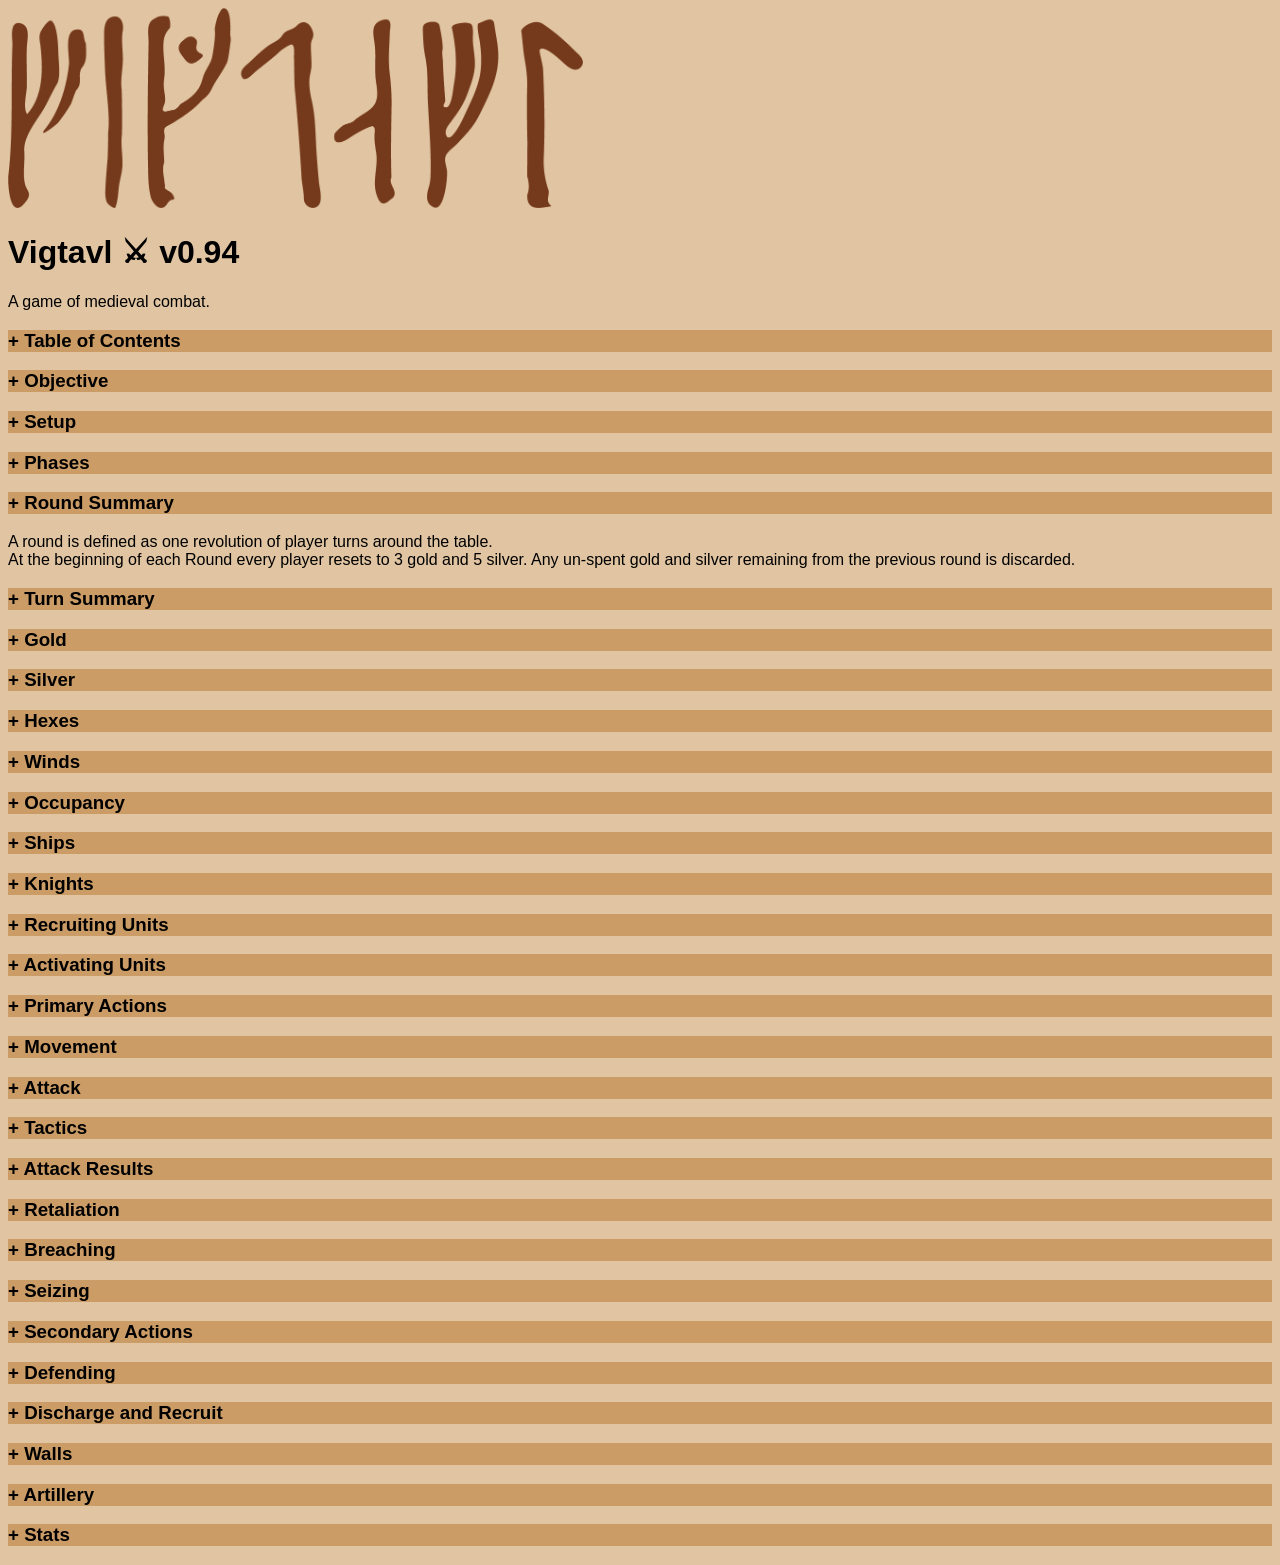
==== commit c20321ad: "v0.94 polish" ====
--- a/index.html
+++ b/index.html
@@ -4,7 +4,7 @@
 		<title>⚔ Vigtavl 0.94</title>
 		<meta charset="utf-8">
 		<meta name="author" description="robcmills">
-		<meta name="description" description="Robert Carter Mills">
+		<meta name="description" description="A game of medieval combat">
 		<meta name="viewport" content="width=device-width, initial-scale=1">
 		<meta http-equiv="X-UA-Compatible" content="IE=edge">
 	</head>
@@ -64,10 +64,15 @@
 			<img src="img/vigtavl-logo.png" />
 		</div>
 		<h1>Vigtavl ⚔ v0.94</h1>
-			<p>Vigtavl is a game of medieval combat.</p>
-
-		<ol id="contents">
-		</ol>
+			<p>A game of medieval combat.</p>
+
+		<h3 id="table-of-contents" class="section-header" onclick="toggle('table-of-contents');">
+			<span class="toggler">+</span> Table of Contents
+		</h3>
+			<div class="table-of-contents section">
+				<ol id="contents">
+				</ol>
+			</div>
 
 		<h3 id="objective" class="section-header" onclick="toggle('objective');">
 			<span class="toggler">+</span> Objective
@@ -77,15 +82,15 @@
 				<p><b>Anytime - Multiple possible</b></p>
 				<ol>
 					<li><b>Battle:</b> For each Combat Unit that you defeat in battle collect a number of victory tokens equal to its value.</li>
-					<li><b>Conquer:</b> For each Building that you sieze from another player collect a number of victory tokens equal to its value.</li>
+					<li><b>Seize:</b> For each Building that you sieze from another player collect a number of victory tokens equal to its value.</li>
 					<li><b>Rescue:</b> For each prisoner that you free collect a number of victory tokens equal to its value.</li>
 				</ol>
 
-				<p><b>Once at the end (if a tie exists both players receive tokens) (counted as total combined values)</b></p>
+				<p><b>Once at the end (if a tie exists both players receive tokens)</b></p>
 					<ol>
-						<li><b>General:</b> 3 tokens for the player with the most prisoners.</li>
-						<li><b>Admiral:</b> 3 tokens for the player with the most sunken ships.</li>
-						<li><b>Builder:</b> 3 tokens for the player with the most developments.</li>
+						<li><b>General:</b> 3 tokens for the player with the most value of prisoners.</li>
+						<li><b>Admiral:</b> 3 tokens for the player with the most value of sunken ships.</li>
+						<li><b>Emperor:</b> 3 tokens for the player with the most value of buildings.</li>
 					</ol>
 			</div>
 
@@ -96,6 +101,8 @@
 				<ol>
 					<li><b>Build the Map:</b><br>
 						The size and geography of the map have a great effect on the game experience. Players are encouraged to be creative, and build the map however they like. However the following are some guidelines that help ensure an even distribution and balanced layout, as well as some recommended examples for new players.<br>
+						<b>Mountains:</b> Mountains can be used to great effect defensively, and can greatly increase the potential size of a player's citadel. It is very important that the number of mountains on the map be balanced and spread out. Too many mountains in one area will make that area too defensible and unless all players have access to a similar configuration of mountains, it could easily be too advantageous to a single player.<br>
+						<b>Border:</b> Any land hexes adjacent to the edge of the map are equivalent to being bordered by mountains, since opponents can not attack from the deep sea beyond the edge of the map. Additionally, these hexes tend to be the furthest away from all other players, making them very defensible. To ensure a well balanced map, the border hexes on each edge of the map should be mostly, if not all, sea hexes.
 						<b>Size:</b><br>
 						2 players - 6 hex edges<br>
 						3 players - 7 hex edges<br>
@@ -116,12 +123,14 @@
 					<li><b>Starting Units:</b> Each player begins the game with the following units:<br>
 						3 soldiers, 2 archers, 1 cavalry<br>
 						3 caravels, 2 freighters, 1 galleon<br>
-						3 villages, 2 towns, 1 castle<br>
-						6 walls<br>
+						3 camps, 2 forts, 1 castle<br>
+						9 walls<br>
 						1 artillery<br>
 					</li>
 
 					<li><b>Prevailing Winds:</b> Determine the direction of prevailing by flipping the Prevailing Winds Token. Place it in the center of the map.</li>
+
+					<li><b>Turn Order:</b> Randomly determine which player will go first. Turn order is the opposite direction of Prevailing Winds for the remainder of the game.</li>
 
 					<li>You are now ready to begin the game.</li>
 				</ol>
@@ -134,16 +143,25 @@
 				<p>The game consists of 2 phases.</p>
 				<ul>
 					<li><b>Phase 1 - Build:</b><br>
-					Divide the map equally among all players. Diagram<br>
-					All players simultaneously place all their starting units in their portion of the map.<br>
-					A placed unit may be re-placed at any time until the end of the phase (as a reaction to opponent placement) however a unit may only be re-placed up to 3 times.
+					In turn order, players place their starting units on the map, one at a time.<br>
+					Continue until all starting units have been placed.
 					</li>
 					<li><b>Phase 2 - Battle:</b><br>
-					Turn order is sequential in the opposite direction of Prevailing Winds.
-					Players may Recruit combat units and Activate units in any order.<br>
-					Players may not build additional villages, towns, castles nor walls. See <a href="#artillery">Artillery</a> section for special rules<br>
+					Players may Recruit new combat units and / or Activate existing units.<br>
+					Players may not build additional camps, forts, castles nor walls.<br>
+					See <a href="#artillery">Artillery</a> section for special rules<br>
 					</li>
 				</ul>
+			</div>
+
+		<h3 id="round" class="section-header" onclick="toggle('round');">
+			<span class="toggler">+</span> Round Summary
+		</h3>
+			<div class="phases round">
+				<p>
+					A round is defined as one revolution of player turns around the table.<br>
+					At the beginning of each Round every player resets to 3 gold and 5 silver. Any un-spent gold and silver remaining from the previous round is discarded.<br>
+				</p>
 			</div>
 
 		<h3 id="turn" class="section-header" onclick="toggle('turn');">
@@ -151,22 +169,15 @@
 		</h3>
 			<div class="turn section">
 				<ol>
-					<li>Collect 3 gold and 5 silver</li>
-					<li>Do one of the following:
+					<li>In any order, do one of the following:
 						<ul>
-    					<li>Recruit a new unit (pay gold) or</li>
-    					<li>Activate a unit (pay silver)</li>
+    					<li><a href="#recruiting-units">Recruit</a> a new unit (pay gold) or</li>
+    					<li><a href="#activating-units">Activate</a> a unit (pay silver)</li>
     				</ul>
     			</li>
-    			<li>Repeat step 2 until player has no more gold or silver or voluntarily ends his turn and forfeits any remaining gold and silver.</li>
+    			<li>Repeat until player has no more gold or silver or voluntarily ends his turn.</li>
+					<li>Resolve any triggered Retaliation</li>
     		</ol>
-
-				<b>Activation Summary:</b>
-					<ol>
-						<li>Pay activation cost in silver (unit value)</li>
-						<li>Execute all unit actions</li>
-						<li>Resolve any triggered Retaliation</li>
-					</ol>
 			</div>
 
 		<h3 id="gold" class="section-header" onclick="toggle('gold');">
@@ -174,9 +185,7 @@
 		</h3>
 			<div class="gold section">
 				<p>
-					At the beginning of each player's turn he receives 3 gold.<br>
 					Gold is used to Recruit new combat units.<br>
-					Players must spend all gold on their turn or forfeit any unused.
 				</p>
 			</div>
 
@@ -185,9 +194,7 @@
 		</h3>
 			<div class="silver section">
 				<p>
-					At the beginning of each player's turn he receives 5 silver.<br>
 					Silver is used to Activate combat units.<br>
-					Players must spend all silver on their turn or forfeit any unused.
 				</p>
 			</div>
 
@@ -283,7 +290,7 @@
 				<p>
 					New Units are Recruited simply by paying their value in Gold.<br>
 					Recruited land units are placed on or adjacent to any developed hex.<br>
-					Recruited ships are placed on any sea hex adjacent to any of a player's coastal developments (in order to Recruit new ships, players must have an village, town or castle on the coast)<br>
+					Recruited ships are placed on any sea hex adjacent to any of a player's coastal developments (in order to Recruit new ships, players must have a camp, fort or castle on the coast)<br>
 					When placing Recruited units players must respect <a href="#occupancy">maximum occupancy rule</a>.
 				</p>
 			</div>
@@ -295,8 +302,9 @@
 				<p>
 					Units are Activated simply by paying their value in Silver.<br>
 					An activated unit can execute <b>3 primary actions</b>.<br>
-					Once the player has resolved a unit's actions, lay the piece on its side to denote that it has completed its actions. Units can only be activated once per turn. At the end of the turn, reset all units to their upright position.<br>
-					Each action must be unique. A player may not attack twice or move twice.<br>
+					Once the player has resolved a unit's actions, lay the piece on its side to denote that it has completed its actions.<br>
+					Units can only be activated once per turn. At the end of the turn, reset all units to their upright position.<br>
+					Each action must be unique. For example, a player may not attack thrice.<br>
 					Activation and subsequent actions can occur at any point in a player's turn, but once a unit is activated the player must execute all its actions immediately or execute some and forfeit the others.<br>
 					Players may not Activate more than one unit simultaneously, however there is no limit to the number of units they can Activate sequentially on their turn (provided they have enough Silver).
 				</p>
@@ -320,7 +328,7 @@
 			<div class="movement section">
 				<p>
 					Units may move in any direction or combination of directions, up to a number of hexes equal to their movement range.<br>
-					Units may move through hexes occupied by their own units, but must respect <a href="#occupancy">maximum occupancy</a> rule and only end movement in an eligible hex.<br>
+					Units may move <em>through</em> hexes occupied by their own units or hexes at max occupancy, but must respect <a href="#occupancy">maximum occupancy</a> rule and only <em>end</em> movement in an eligible hex.<br>
 					Movement into a hex occupied by another player initiates a battle.<br>
 				</p>
 			</div>
@@ -348,10 +356,12 @@
 							<img src='img/diagram-ranged-attack-block.png' />
 						</div>
 						To resolve a ranged attack, the attacker rolls a number of dice equal to the value of the unit. If any die result is 1, 2 or 3 the attack is successful.<br>
-						Ranged attack accuracy decreases with range. For attacks at range 2, only a die roll of 1 or 2 scores a hit. At range 3, only a 1 scores a hit.
+						Ranged attack accuracy decreases with range. For attacks at range 2, only a die roll of 1 or 2 is successful. At range 3, only a 1 is successful.
 						</li>
 					</ul>
-					<b>Restrictions:</b> The Active player may not attack the same player more than 3 times per turn.
+					<b>Restrictions:</b>
+					The Active player can not attack the same player more than 3 times per turn.<br>
+					Each player can not be attacked more than 6 times per round.
 				</p>
 			</div>
 
@@ -391,12 +401,14 @@
 		</h3>
 			<div class="attack-results section">
 				<p>
-					<b>Retreat:</b> If the defender wins, the attacker must retreat any units he moved onto the hex where the battle took place, back to where they began their movement. If the unit is unable to retreat to where they began their movement (due to prevailing winds) then the attacking unit will be captured by the defender. Diagram.<br>
-					Units that attacked from adjacent hexes may remain where they are.<br>
 					<b>Land Victory:</b> If the attacker wins a land battle, the defeated unit is captured. Place the captured piece on the victor's nearest developed hex. This knight is now considered a prisoner.<br>
-					<b>Rescue:</b> If an opponent manages to seize a developed hex with prisoners on it, prisoners belonging to him are immediately freed and can now take actions. Any prisoners belonging to other players become the prisoners of the hex's new owner.<br>
-					<b>Sea Victory:</b> If the attacker wins at sea, the victor sinks the loser's ship. Remove it from the board, and places it in an area near him designated as his ship graveyard.<br>
-					<b>Occupation:</b> The attacker may move his victorious unit onto the hex that was attacked if no enemy units remain.
+					<b>Rescue:</b> If an opponent manages to seize a developed hex with prisoners on it, prisoners belonging to him are freed and can now be Activated. Any prisoners belonging to other players become the prisoners of the hex's new owner.<br>
+					<b>Sea Victory:</b> If the attacker wins at sea, the victor sinks the loser's ship. Remove it from the board and place it in an area near him designated as his ship graveyard.<br>
+					<b>Sinking a Longship loaded with Units:</b> If a longship loaded with units (that are not archers) is defeated in Naval battle, the victor captures all units aboard and sinks the longship. If archers are aboard, they must be defeated (and captured) prior to sinking the longship.<br>
+					<b>Occupation:</b> The attacker may optionally move his victorious unit onto the hex that was attacked if no enemy units remain.
+					<b>Defender Wins:</b> If the defender wins, Units that attacked from adjacent hexes may remain where they are and no further action is taken.<br>
+					<b>Retreat:</b> If the attacker and defender are on the same hex, and the defender wins the battle, the attacker must retreat his unit back to where it began movement.<br>
+					<b>Edge Case:</b> If the unit is unable to retreat (due to prevailing winds) then the attacking unit will be captured by the defender. Diagram.<br>
 				</p>
 			</div>
 
@@ -406,7 +418,7 @@
 			<div class="retaliation section">
 				<p>
 				When a player is attacked by the active player, and loses a battle or a development is seized, he may then Retaliate.<br>
-				Retaliation occurs immediately after the active player's activated unit has expended all its actions.<br>
+				Retaliation occurs immediately after the active player has ended his turn.<br>
 				Then the player who lost the battle receives his choice of gold or silver or combination thereof a number of tokens equal to the value of the unit lost in battle or the seized development, and may then Recruit 1 unit and Activate 1 unit of his choice (provided he can afford the cost).<br>
 				The Activated unit does not have to be the Recruited unit, nor does the Recruited unit have to be Activated.<br>
 				<b>Restrictions:</b><br>
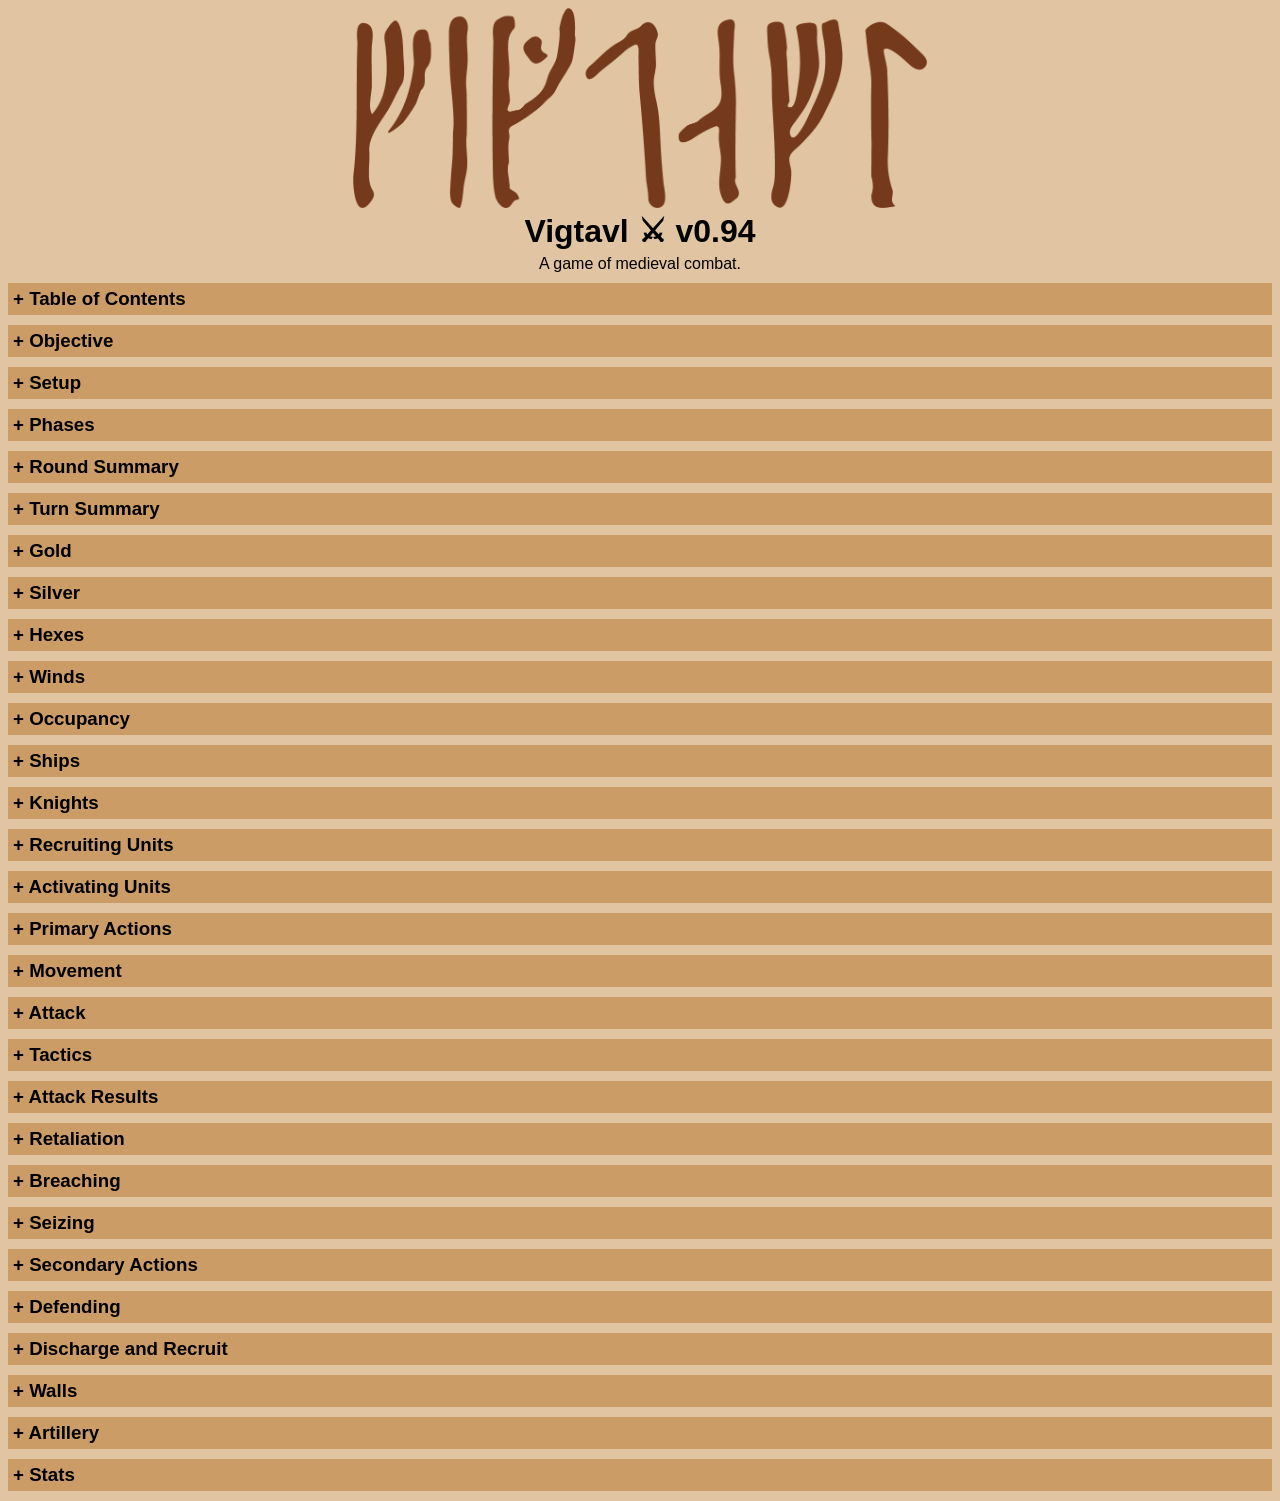
==== commit 6c658c27: "v0.94 polish 2." ====
--- a/index.html
+++ b/index.html
@@ -14,9 +14,18 @@
 		  font-family: "Helvetica Neue", Helvetica, Arial, sans-serif;
 		}
 
+		.vigtavl {
+			text-align: center;
+		}
 		.vigtavl img {
 			max-height: 200px;
 		}
+		.vigtavl h1, .vigtavl p {
+			margin: 0;
+		}
+		.vigtavl h1 {
+			margin-bottom: 5px;
+		}
 
 		#contents li {
 			margin: 5px 0;
@@ -27,6 +36,8 @@
 		}
 		.section-header {
 			background-color: #cc9c66;
+			margin: 10px 0;
+			padding: 5px;
 		}
 		.section-header:hover {
 			background-color: #b3834d;
@@ -53,8 +64,8 @@
 			font-weight: bold;
 		}
 		.stats-column {
-			border-bottom: 1px solid lightgrey;
-			border-left: 1px solid lightgrey;
+			border-bottom: 1px solid black;
+			border-left: 1px solid black;
 			flex: 0 0 75px;
 			padding: 2px;
 		}
@@ -62,9 +73,9 @@
 	<body>
 		<div class="vigtavl">
 			<img src="img/vigtavl-logo.png" />
+			<h1>Vigtavl ⚔ v0.94</h1>
+			<p>A game of medieval combat.</p>
 		</div>
-		<h1>Vigtavl ⚔ v0.94</h1>
-			<p>A game of medieval combat.</p>
 
 		<h3 id="table-of-contents" class="section-header" onclick="toggle('table-of-contents');">
 			<span class="toggler">+</span> Table of Contents
@@ -82,7 +93,9 @@
 				<p><b>Anytime - Multiple possible</b></p>
 				<ol>
 					<li><b>Battle:</b> For each Combat Unit that you defeat in battle collect a number of victory tokens equal to its value.</li>
-					<li><b>Seize:</b> For each Building that you sieze from another player collect a number of victory tokens equal to its value.</li>
+					<li><b>Seize:</b> For each Building that you sieze from another player collect a number of victory tokens equal to its value.<br>
+					<b>Bonus:</b> Seizing an opponent's last Building grants the victor a 3 token bonus in addition to the value of the Building.
+					</li>
 					<li><b>Rescue:</b> For each prisoner that you free collect a number of victory tokens equal to its value.</li>
 				</ol>
 
@@ -121,8 +134,8 @@
 					</li>
 
 					<li><b>Starting Units:</b> Each player begins the game with the following units:<br>
-						3 soldiers, 2 archers, 1 cavalry<br>
-						3 caravels, 2 freighters, 1 galleon<br>
+						3 infantry, 2 archers, 1 cavalry<br>
+						3 caravels, 2 longships, 1 galleon<br>
 						3 camps, 2 forts, 1 castle<br>
 						9 walls<br>
 						1 artillery<br>
@@ -157,7 +170,7 @@
 		<h3 id="round" class="section-header" onclick="toggle('round');">
 			<span class="toggler">+</span> Round Summary
 		</h3>
-			<div class="phases round">
+			<div class="round section">
 				<p>
 					A round is defined as one revolution of player turns around the table.<br>
 					At the beginning of each Round every player resets to 3 gold and 5 silver. Any un-spent gold and silver remaining from the previous round is discarded.<br>
@@ -254,7 +267,7 @@
 						Infantry and cavalry on a longship can not defend it from other ships.<br>
 						If a longship is adjacent to a developed hex, units can be built directly on the ship.<br>
 						<b>Embarking and Disembarking longships:</b><br>
-						Loading and unloading knights from a longship to adjacent hexes is a secondary action.<br>
+						Loading and unloading units from a longship to adjacent hexes is a secondary action.<br>
 						Longships may pick up and or drop off land units at any point before or during its movement.<br>
 						<div class="diagram">
 							<p><b>1.</b> The longship is activated and embarks an adjacent infantry and cavalry:</p>
@@ -387,7 +400,7 @@
 						</div>
 					</li>
 					<li>
-						<b>Attrition:</b> The attacker may add 2 additional dice for attacking the same hex from the same direction 3 times.
+						<b>Attrition:</b> The attacker may add 2 additional dice for attacking the same hex from the same direction 3 times.<br>
 					</li>
 					<li>
 						<b>Overwhelm:</b> If tactical advantages increase the number of attack dice to 6 or more, the enemy is overwhelmed and surrenders before the battle.<br>
@@ -402,10 +415,9 @@
 			<div class="attack-results section">
 				<p>
 					<b>Land Victory:</b> If the attacker wins a land battle, the defeated unit is captured. Place the captured piece on the victor's nearest developed hex. This knight is now considered a prisoner.<br>
-					<b>Rescue:</b> If an opponent manages to seize a developed hex with prisoners on it, prisoners belonging to him are freed and can now be Activated. Any prisoners belonging to other players become the prisoners of the hex's new owner.<br>
 					<b>Sea Victory:</b> If the attacker wins at sea, the victor sinks the loser's ship. Remove it from the board and place it in an area near him designated as his ship graveyard.<br>
 					<b>Sinking a Longship loaded with Units:</b> If a longship loaded with units (that are not archers) is defeated in Naval battle, the victor captures all units aboard and sinks the longship. If archers are aboard, they must be defeated (and captured) prior to sinking the longship.<br>
-					<b>Occupation:</b> The attacker may optionally move his victorious unit onto the hex that was attacked if no enemy units remain.
+					<b>Occupation:</b> The attacker may optionally move his victorious unit onto the hex that was attacked if no enemy units remain.<br>
 					<b>Defender Wins:</b> If the defender wins, Units that attacked from adjacent hexes may remain where they are and no further action is taken.<br>
 					<b>Retreat:</b> If the attacker and defender are on the same hex, and the defender wins the battle, the attacker must retreat his unit back to where it began movement.<br>
 					<b>Edge Case:</b> If the unit is unable to retreat (due to prevailing winds) then the attacking unit will be captured by the defender. Diagram.<br>
@@ -417,9 +429,10 @@
 		</h3>
 			<div class="retaliation section">
 				<p>
-				When a player is attacked by the active player, and loses a battle or a development is seized, he may then Retaliate.<br>
+				When a player is attacked by the active player and loses a battle or a development is seized, and his turn is not next, he may then Retaliate.<br>
 				Retaliation occurs immediately after the active player has ended his turn.<br>
-				Then the player who lost the battle receives his choice of gold or silver or combination thereof a number of tokens equal to the value of the unit lost in battle or the seized development, and may then Recruit 1 unit and Activate 1 unit of his choice (provided he can afford the cost).<br>
+				Then the player who lost the battle receives his choice of 1 gold or silver for each unit lost in battle or seized development.<br>
+				He may then Recruit 1 unit and / or Activate 1 unit of his choice (provided he can afford the cost).<br>
 				The Activated unit does not have to be the Recruited unit, nor does the Recruited unit have to be Activated.<br>
 				<b>Restrictions:</b><br>
 				The retaliating player may not seize any developments that were seized by the active player on his current turn.<br>
@@ -432,7 +445,7 @@
 		</h3>
 			<div class="breaching section">
 				<p>
-		      Activated Units occupying a hex adjacent to an opponent wall may expend a primary Action and attempt to Breach.<br>
+		      Activated Units occupying a hex adjacent to an opponent wall may expend a primary Action to attempt to Breach.<br>
 		      To breach, roll a number of dice equal to the unit's value. If the result of any die is a 5 or 6 the breach is successful<br>
 		      <a href="#attrition">Attrition</a> applies to breaching. Upon the third attempt to breach a wall enclosing the same hex or citadel, 2 additional dice may be added.<br>
 		      Upon successful breach of a wall, it is removed from the board.<br>
@@ -445,15 +458,23 @@
 		</h3>
 			<div class="seizing section">
 				<p>
-					Players may use an activated unit action to seize opponent developments and artillery if they are located on or adjacent to any hex occupied by one of their units and it is undefended and it has not already changed hands during the active turn. Diagram.<br>
+					Players may expend an activated unit action to seize opponent developments and artillery.<br>
+					<b>Conditions:</b> The following must be true in order to seize:<br>
+					<ul>
+						<li>The seizing unit is located on or adjacent to the development to be seized</li>
+						<li>The development to be seized is undefended</li>
+						<li>The development to be seized has not already been seized during the current turn</li>
+					</ul>
+					Diagram.<br>
 					If the development is defended, the attacking player must first defeat all defenders.<br>
-					To seize a development, a player removes it from the board and replaces it with an equivalent development of their own color. He may then move the seizing unit onto the hex if he wishes, and it does not violate max occupancy.<br>
+					To seize a development, a player removes it from the board and replaces it with an equivalent development of their own color. He may then move the seizing unit onto the hex.<br>
+					<b>Rescue:</b> If an opponent manages to seize a developed hex with prisoners on it, prisoners belonging to him are freed and can now be Activated. Any prisoners belonging to other players become the prisoners of the hex's new owner.<br>
 					Seizing an opponents buildings rewards players with victory tokens, however seizing back buildings previously owned by the player does not award tokens.<br>
 					<b>Seizing an opponent's last development:</b> Players are not eliminated if all of their developments are seized. In the event an opponent seizes another player's last development, the victor receives 3 victory tokens in addition to the value of the development.<br>
 					<b>Seizing Walls:</b> Any walls on hexes that are seized by an opponent also change ownership only if there are no adjacent hexes occupied by the original owner of the wall. This is not an all or none condition. It is possible that some walls could be converted and others not. Diagram<br>
 					<b>Restrictions:</b><br>
 					The Active player may not Seize more than 3 value of buildings of any one player in a single turn.<br>
-					Each Building may only be seized once per turn. To keep track, place a token underneath a building after it is seized the first time per turn, and then remove it at the end of the turn.
+					Players can not Seize more than 6 value of buildings from any one player in a single round.<br>
 				</p>
 			</div>
 
@@ -461,15 +482,10 @@
 			<span class="toggler">+</span> Secondary Actions
 		</h3>
 			<div class="secondary-actions section">
-				<p>
-					The following actions may be performed by knights and ships in addition to their primary actions:
-					<ul>
-						<li><a href="#defending">Defend</a></li>
-						<li><a href="#building">Build</a></li>
-						<li><a href="#rebuilding">Rebuild</a></li>
-						<li><a href="#discharge-recruit">Discharge and Recruit</a></li>
-					</ul>
-				</p>
+				<ul>
+					<li><a href="#defending">Defend</a></li>
+					<li><a href="#discharge-recruit">Discharge and Recruit</a></li>
+				</ul>
 			</div>
 
 		<h3 id="defending" class="section-header" onclick="toggle('defending');">
@@ -477,6 +493,7 @@
 		</h3>
 			<div class="defending section">
 				<p>
+					Units may defend a development if they are located on the same hex.<br>
 					Units may defend a development if	they are located on a hex adjacent to both the attacker and the unit they are defending. Diagram.<br>
 					Units may defend other units only if they are of higher value.<br>
 				</p>
@@ -487,7 +504,7 @@
 		</h3>
 			<div class="discharge-recruit section">
 				<p>
-					Once per turn a player may discharge any land unit, remove it from the board, recruit a new unit of the same type, and place it on or adjacent to any developed hex.
+					Once per turn a player may discharge any land unit, remove it from the board, Recruit a new unit of the same type, and place it on or adjacent to any developed hex.
 				</p>
 			</div>
 
@@ -496,7 +513,7 @@
 		</h3>
 			<div class="walls section">
 				<p>
-		      Units may not attack or move through opponent walls, however a player's own knights may move freely or attack through his own walls<br>
+		      Units may not attack or move through opponent walls, however a player's own units may move freely or attack through his own walls<br>
 				</p>
 			</div>
 
@@ -505,10 +522,10 @@
 		</h3>
 			<div class="artillery section">
 				<p>
-					Artillery units must be fired by a knight on the same hex.<br>
-					Firing artillery expends the knight's attack action.<br>
-					Artillery can be moved by any knight, up to the same movement range as the unit.<br>
-					Artillery can be seized by an opponent if no knight is defending it.<br>
+					Artillery units must be fired by a unit on the same hex.<br>
+					Firing artillery expends the unit's attack action.<br>
+					Artillery can be moved by any unit, up to the same movement range as the unit.<br>
+					Artillery can be seized by an opponent if no unit is defending it.<br>
 					Artillery is more effective at breaching. A roll of 3, 4, 5 or 6 is a successful breach.
 				</p>
 			</div>
@@ -520,30 +537,30 @@
 				<div class="stats-table">
 					<div class="stats-row stats-row-header">
 						<div class="stats-column">Unit</div>
-						<div class="stats-column">Cost</div>
+						<div class="stats-column">Value</div>
 						<div class="stats-column">Limit</div>
 						<div class="stats-column">Attack Range</div>
 						<div class="stats-column">Movement Range</div>
 					</div>
 
 					<div class="stats-row">
-						<div class="stats-column">Knight</div> <!-- Unit -->
-						<div class="stats-column">1</div> <!-- Cost -->
-						<div class="stats-column">2/turn</div> <!-- Limit -->
+						<div class="stats-column">Infantry</div> <!-- Unit -->
+						<div class="stats-column">1</div> <!-- Value -->
+						<div class="stats-column"></div> <!-- Limit -->
 						<div class="stats-column"></div> <!-- Attack  Range -->
 						<div class="stats-column">3</div> <!-- Movement Range -->
 					</div>
 					<div class="stats-row">
 						<div class="stats-column">Archer</div> <!-- Unit -->
-						<div class="stats-column">2</div> <!-- Cost -->
-						<div class="stats-column">2/turn</div> <!-- Limit -->
+						<div class="stats-column">2</div> <!-- Value -->
+						<div class="stats-column"></div> <!-- Limit -->
 						<div class="stats-column">3</div> <!-- Attack  Range -->
 						<div class="stats-column">2</div> <!-- Movement Range -->
 					</div>
 					<div class="stats-row">
 						<div class="stats-column">Cavalry</div> <!-- Unit -->
-						<div class="stats-column">3</div> <!-- Cost -->
-						<div class="stats-column">2/turn</div> <!-- Limit -->
+						<div class="stats-column">3</div> <!-- Value -->
+						<div class="stats-column"></div> <!-- Limit -->
 						<div class="stats-column"></div> <!-- Attack  Range -->
 						<div class="stats-column">4</div> <!-- Movement Range -->
 					</div>
@@ -558,21 +575,21 @@
 
 					<div class="stats-row">
 						<div class="stats-column">Caravel</div> <!-- Unit -->
-						<div class="stats-column">1</div> <!-- Cost -->
-						<div class="stats-column">2/turn</div> <!-- Limit -->
+						<div class="stats-column">1</div> <!-- Value -->
+						<div class="stats-column"></div> <!-- Limit -->
 						<div class="stats-column"></div> <!-- Attack  Range -->
 						<div class="stats-column">6</div> <!-- Movement Range -->
 					</div>
 					<div class="stats-row">
-						<div class="stats-column">Freighter</div> <!-- Unit -->
-						<div class="stats-column">2</div> <!-- Cost -->
+						<div class="stats-column">Longship</div> <!-- Unit -->
+						<div class="stats-column">2</div> <!-- Value -->
 						<div class="stats-column">3</div> <!-- Limit -->
 						<div class="stats-column">NA</div> <!-- Attack  Range -->
 						<div class="stats-column">5</div> <!-- Movement Range -->
 					</div>
 					<div class="stats-row">
 						<div class="stats-column">Galley</div> <!-- Unit -->
-						<div class="stats-column">3</div> <!-- Cost -->
+						<div class="stats-column">3</div> <!-- Value -->
 						<div class="stats-column">1</div> <!-- Limit -->
 						<div class="stats-column">3</div> <!-- Attack  Range -->
 						<div class="stats-column">4</div> <!-- Movement Range -->
@@ -589,7 +606,7 @@
 					<div class="stats-row">
 						<div class="stats-column">Wall</div>
 						<div class="stats-column">1</div>
-						<div class="stats-column">∞</div>
+						<div class="stats-column"></div>
 						<div class="stats-column"></div>
 						<div class="stats-column"></div>
 					</div>
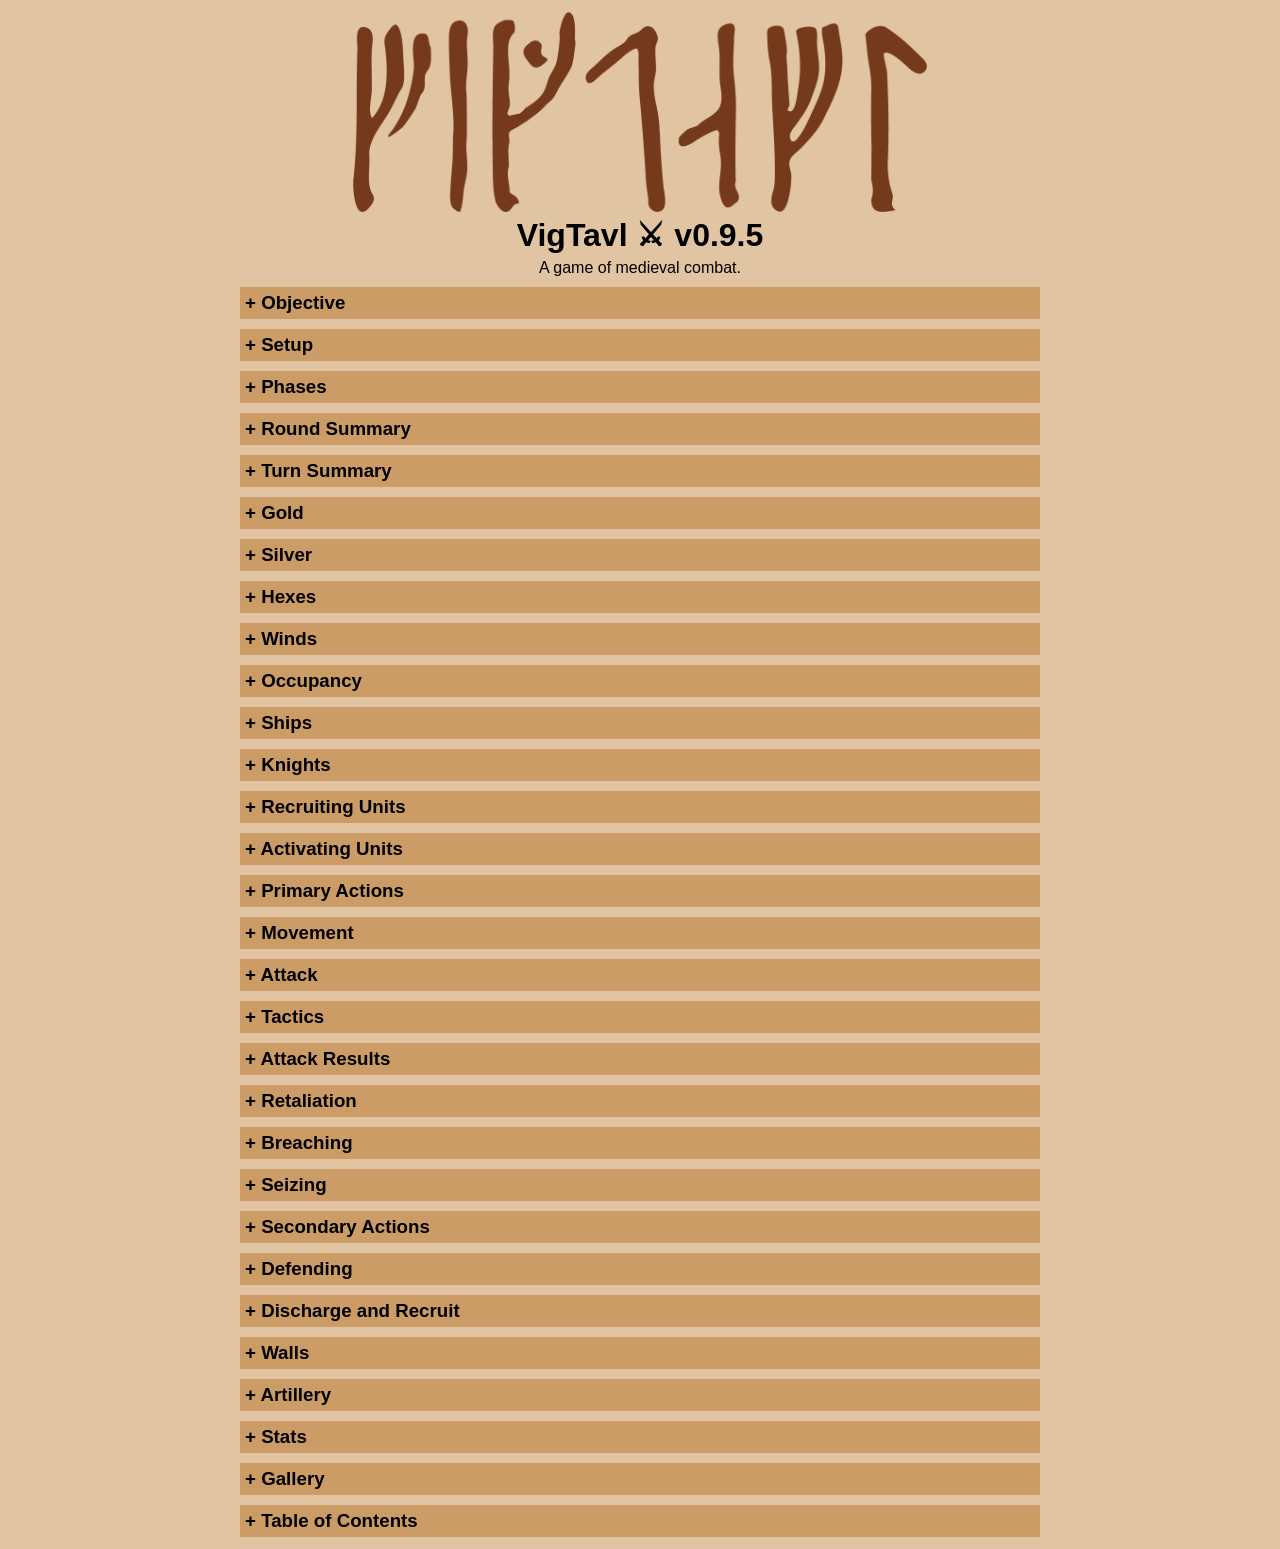
==== commit ddec80f2: "Add sync script. Begin v0.9.5 polish." ====
--- a/index.html
+++ b/index.html
@@ -1,7 +1,7 @@
 <!DOCTYPE html>
 <html lang="en">
 	<head>
-		<title>⚔ Vigtavl 0.94</title>
+		<title>⚔ VigTavl 0.9.5</title>
 		<meta charset="utf-8">
 		<meta name="author" description="robcmills">
 		<meta name="description" description="A game of medieval combat">
@@ -13,6 +13,10 @@
 			background-color: #e1c5a2;
 		  font-family: "Helvetica Neue", Helvetica, Arial, sans-serif;
 		}
+		body {
+			margin: 12px auto;
+			max-width: 800px;
+		}
 
 		.vigtavl {
 			text-align: center;
@@ -73,17 +77,9 @@
 	<body>
 		<div class="vigtavl">
 			<img src="img/vigtavl-logo.png" />
-			<h1>Vigtavl ⚔ v0.94</h1>
+			<h1>VigTavl ⚔ v0.9.5</h1>
 			<p>A game of medieval combat.</p>
 		</div>
-
-		<h3 id="table-of-contents" class="section-header" onclick="toggle('table-of-contents');">
-			<span class="toggler">+</span> Table of Contents
-		</h3>
-			<div class="table-of-contents section">
-				<ol id="contents">
-				</ol>
-			</div>
 
 		<h3 id="objective" class="section-header" onclick="toggle('objective');">
 			<span class="toggler">+</span> Objective
@@ -650,6 +646,23 @@
 				</div>
 			</div>
 
+		<h3 id="gallery" class="section-header" onclick="toggle('gallery');">
+			<span class="toggler">+</span> Gallery
+		</h3>
+			<div class="gallery section">
+				<div class="diagram">
+					<img src='img/diagram-map-sizes-transparent.png' />
+				</div>
+			</div>
+
+		<h3 id="table-of-contents" class="section-header" onclick="toggle('table-of-contents');">
+			<span class="toggler">+</span> Table of Contents
+		</h3>
+			<div class="table-of-contents section">
+				<ol id="contents">
+				</ol>
+			</div>
+
 	</body>
 	<script>
 		function toggle(selector) {
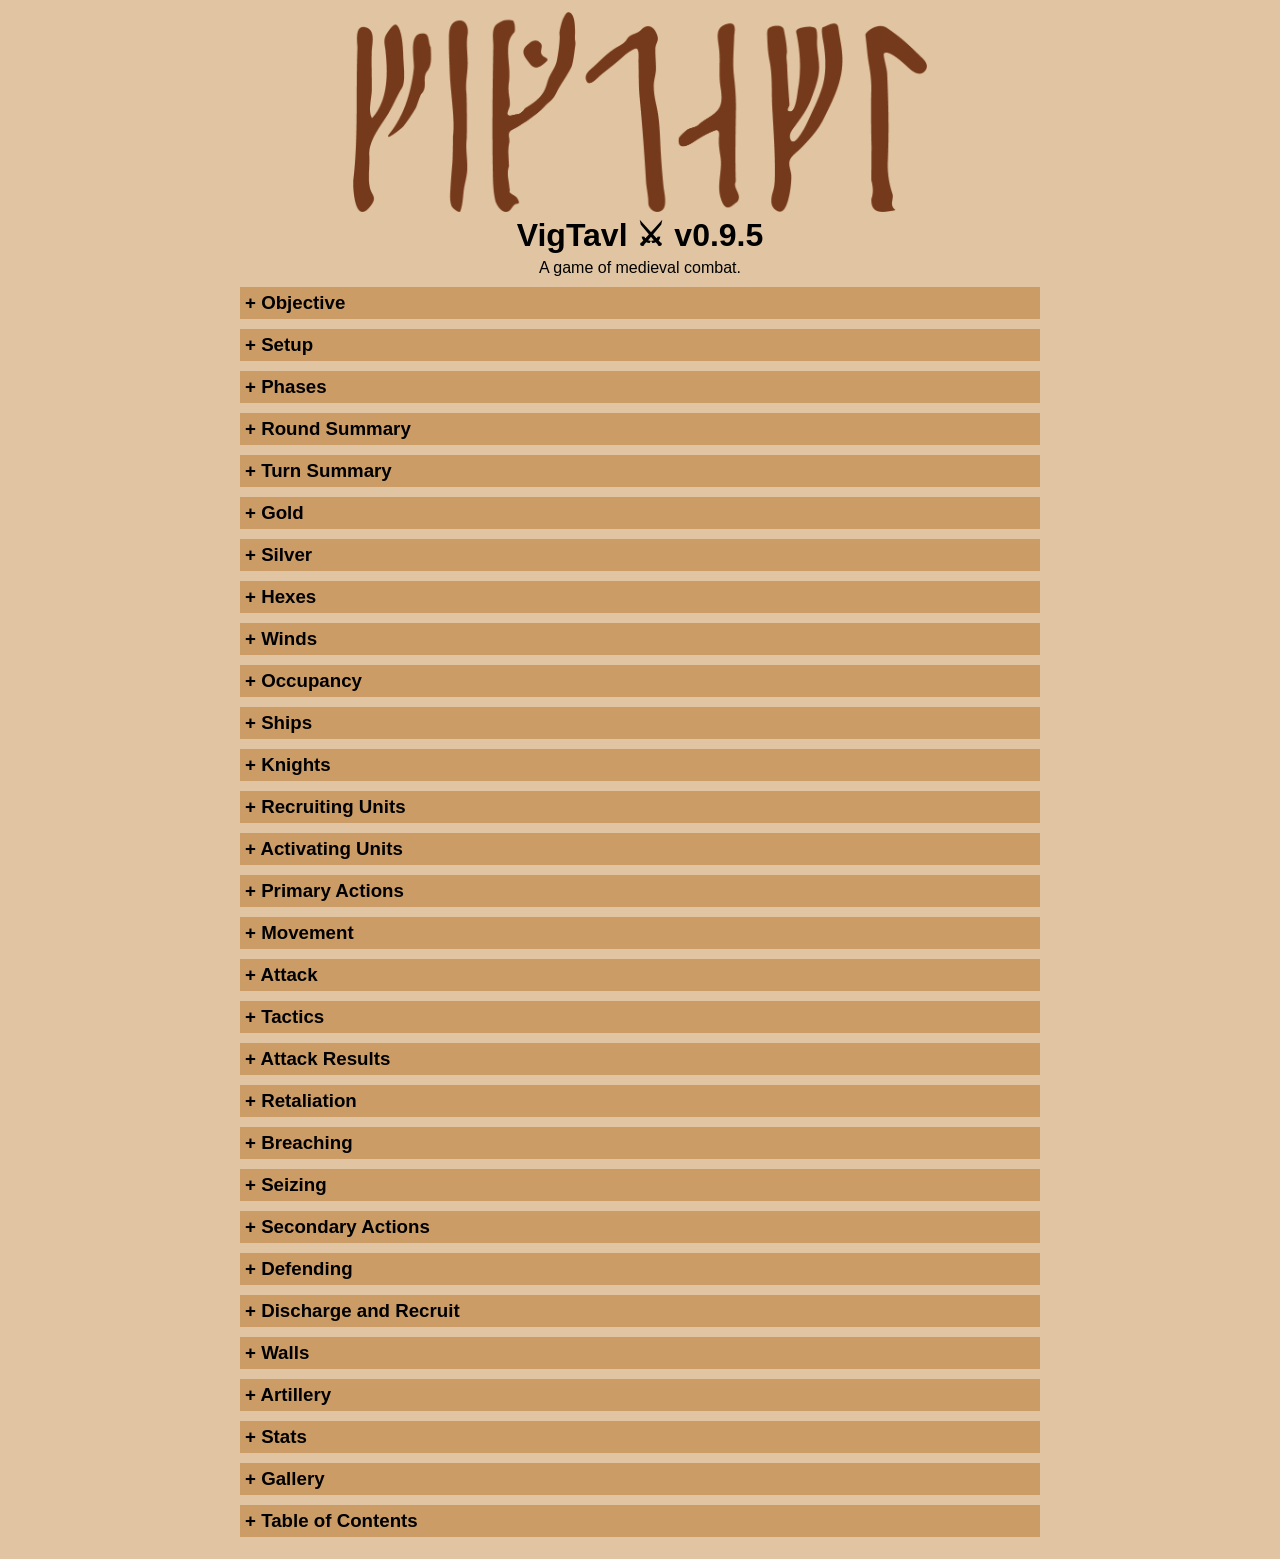
==== commit 9bb7a6bb: "Add more diagrams." ====
--- a/index.html
+++ b/index.html
@@ -14,8 +14,9 @@
 		  font-family: "Helvetica Neue", Helvetica, Arial, sans-serif;
 		}
 		body {
-			margin: 12px auto;
+			margin: 0 auto;
 			max-width: 800px;
+			padding: 12px;
 		}
 
 		.vigtavl {
@@ -84,584 +85,597 @@
 		<h3 id="objective" class="section-header" onclick="toggle('objective');">
 			<span class="toggler">+</span> Objective
 		</h3>
-			<div class="objective section">
-				<p>The objective of the game is to be the player with the most victory tokens at the end of the game. Victory tokens are claimed in the following ways:</p>
-				<p><b>Anytime - Multiple possible</b></p>
+		<div class="objective section">
+			<p>The objective of the game is to be the player with the most victory tokens at the end of the game. Victory tokens are claimed in the following ways:</p>
+			<p><b>Anytime - Multiple possible</b></p>
+			<ol>
+				<li><b>Battle:</b> For each Combat Unit that you defeat in battle collect a number of victory tokens equal to its value.</li>
+				<li><b>Seize:</b> For each Building that you sieze from another player collect a number of victory tokens equal to its value.<br>
+				<b>Bonus:</b> Seizing an opponent's last Building grants the victor a 3 token bonus in addition to the value of the Building.
+				</li>
+				<li><b>Rescue:</b> For each prisoner that you free collect a number of victory tokens equal to its value.</li>
+			</ol>
+
+			<p><b>Once at the end (if a tie exists both players receive tokens)</b></p>
 				<ol>
-					<li><b>Battle:</b> For each Combat Unit that you defeat in battle collect a number of victory tokens equal to its value.</li>
-					<li><b>Seize:</b> For each Building that you sieze from another player collect a number of victory tokens equal to its value.<br>
-					<b>Bonus:</b> Seizing an opponent's last Building grants the victor a 3 token bonus in addition to the value of the Building.
-					</li>
-					<li><b>Rescue:</b> For each prisoner that you free collect a number of victory tokens equal to its value.</li>
+					<li><b>General:</b> 3 tokens for the player with the most value of prisoners.</li>
+					<li><b>Admiral:</b> 3 tokens for the player with the most value of sunken ships.</li>
+					<li><b>Emperor:</b> 3 tokens for the player with the most value of buildings.</li>
 				</ol>
-
-				<p><b>Once at the end (if a tie exists both players receive tokens)</b></p>
-					<ol>
-						<li><b>General:</b> 3 tokens for the player with the most value of prisoners.</li>
-						<li><b>Admiral:</b> 3 tokens for the player with the most value of sunken ships.</li>
-						<li><b>Emperor:</b> 3 tokens for the player with the most value of buildings.</li>
-					</ol>
-			</div>
+		</div>
 
 		<h3 id="setup" class="section-header" onclick="toggle('setup');">
 			<span class="toggler">+</span> Setup
 		</h3>
-			<div class="setup section">
-				<ol>
-					<li><b>Build the Map:</b><br>
-						The size and geography of the map have a great effect on the game experience. Players are encouraged to be creative, and build the map however they like. However the following are some guidelines that help ensure an even distribution and balanced layout, as well as some recommended examples for new players.<br>
-						<b>Mountains:</b> Mountains can be used to great effect defensively, and can greatly increase the potential size of a player's citadel. It is very important that the number of mountains on the map be balanced and spread out. Too many mountains in one area will make that area too defensible and unless all players have access to a similar configuration of mountains, it could easily be too advantageous to a single player.<br>
-						<b>Border:</b> Any land hexes adjacent to the edge of the map are equivalent to being bordered by mountains, since opponents can not attack from the deep sea beyond the edge of the map. Additionally, these hexes tend to be the furthest away from all other players, making them very defensible. To ensure a well balanced map, the border hexes on each edge of the map should be mostly, if not all, sea hexes.
-						<b>Size:</b><br>
-						2 players - 6 hex edges<br>
-						3 players - 7 hex edges<br>
-						4 players - 8 hex edges<br>
-						<div class="diagram">
-							<img src='img/diagram-map-sizes-transparent.png' />
-						</div>
-						2 player map example:
-						<div class="diagram">
-							<img src='img/diagram-2-player-map-example.png' />
-						</div>
-						3 player map example:
-						<div class="diagram">
-							<img src='img/diagram-setup-3-player-islands.png' />
-						</div>
-					</li>
-
-					<li><b>Starting Units:</b> Each player begins the game with the following units:<br>
-						3 infantry, 2 archers, 1 cavalry<br>
-						3 caravels, 2 longships, 1 galleon<br>
-						3 camps, 2 forts, 1 castle<br>
-						9 walls<br>
-						1 artillery<br>
-					</li>
-
-					<li><b>Prevailing Winds:</b> Determine the direction of prevailing by flipping the Prevailing Winds Token. Place it in the center of the map.</li>
-
-					<li><b>Turn Order:</b> Randomly determine which player will go first. Turn order is the opposite direction of Prevailing Winds for the remainder of the game.</li>
-
-					<li>You are now ready to begin the game.</li>
-				</ol>
-			</div>
+		<div class="setup section">
+			<ol>
+				<li><b>Build the Map:</b><br>
+					The size and geography of the map have a great effect on the game experience. Players are encouraged to be creative, and build the map however they like. However the following are some guidelines that help ensure an even distribution and balanced layout, as well as some recommended examples for new players.<br>
+					<b>Mountains:</b> Mountains can be used to great effect defensively, and can greatly increase the potential size of a player's citadel. It is very important that the number of mountains on the map be balanced and spread out. Too many mountains in one area will make that area too defensible and unless all players have access to a similar configuration of mountains, it could easily be too advantageous to a single player.<br>
+					<b>Border:</b> Any land hexes adjacent to the edge of the map are equivalent to being bordered by mountains, since opponents can not attack from the deep sea beyond the edge of the map. Additionally, these hexes tend to be the furthest away from all other players, making them very defensible. To ensure a well balanced map, the border hexes on each edge of the map should be mostly, if not all, sea hexes.<br>
+					<b>Size:</b><br>
+					2 players - 6 hex edges<br>
+					3 players - 7 hex edges<br>
+					4 players - 8 hex edges<br>
+					<div class="diagram">
+						<img src='img/diagram-map-sizes-transparent.png' />
+					</div>
+					2 player map example:
+					<div class="diagram">
+						<img src='img/diagram-2-player-map-example.png' />
+					</div>
+					3 player map example:
+					<div class="diagram">
+						<img src='img/diagram-setup-3-player-islands.png' />
+					</div>
+				</li>
+
+				<li><b>Starting Units:</b> Each player begins the game with the following units:<br>
+					3 infantry, 2 archers, 1 cavalry<br>
+					3 caravels, 2 longships, 1 galleon<br>
+					3 camps, 2 forts, 1 castle<br>
+					9 walls<br>
+					1 artillery<br>
+				</li>
+
+				<li><b>Prevailing Winds:</b> Determine the direction of prevailing by flipping the Prevailing Winds Token. Place it in the center of the map.</li>
+
+				<li><b>Turn Order:</b> Randomly determine which player will go first. Turn order is the opposite direction of Prevailing Winds for the remainder of the game.</li>
+
+				<li>You are now ready to begin the game.</li>
+			</ol>
+		</div>
 
 		<h3 id="phases" class="section-header" onclick="toggle('phases');">
 			<span class="toggler">+</span> Phases
 		</h3>
-			<div class="phases section">
-				<p>The game consists of 2 phases.</p>
+		<div class="phases section">
+			<p>The game consists of 2 phases.</p>
+			<ul>
+				<li><b>Phase 1 - Build:</b><br>
+				In turn order, players place their starting units on the map, one at a time.<br>
+				Continue until all starting units have been placed.
+				</li>
+				<li><b>Phase 2 - Battle:</b><br>
+				Players may Recruit new combat units and / or Activate existing units.<br>
+				Players may not build additional camps, forts, castles nor walls.<br>
+				See <a href="#artillery">Artillery</a> section for special rules<br>
+				</li>
+			</ul>
+		</div>
+
+		<h3 id="round" class="section-header" onclick="toggle('round');">
+			<span class="toggler">+</span> Round Summary
+		</h3>
+		<div class="round section">
+			<p>
+				A round is defined as one revolution of player turns around the table.<br>
+				At the beginning of each Round every player resets to 3 gold and 5 silver. Any un-spent gold and silver remaining from the previous round is discarded.<br>
+			</p>
+		</div>
+
+		<h3 id="turn" class="section-header" onclick="toggle('turn');">
+			<span class="toggler">+</span> Turn Summary
+		</h3>
+		<div class="turn section">
+			<ol>
+				<li>In any order, do one of the following:
+					<ul>
+  					<li><a href="#recruiting-units">Recruit</a> a new unit (pay gold) or</li>
+  					<li><a href="#activating-units">Activate</a> a unit (pay silver)</li>
+  				</ul>
+  			</li>
+  			<li>Repeat until player has no more gold or silver or voluntarily ends his turn.</li>
+				<li>Resolve any triggered Retaliation</li>
+  		</ol>
+		</div>
+
+		<h3 id="gold" class="section-header" onclick="toggle('gold');">
+			<span class="toggler">+</span> Gold
+		</h3>
+		<div class="gold section">
+			<p>
+				Gold is used to Recruit new combat units.<br>
+			</p>
+		</div>
+
+		<h3 id="silver" class="section-header" onclick="toggle('silver');">
+			<span class="toggler">+</span> Silver
+		</h3>
+		<div class="silver section">
+			<p>
+				Silver is used to Activate combat units.<br>
+			</p>
+		</div>
+
+		<h3 id="hexes" class="section-header" onclick="toggle('hexes');">
+			<span class="toggler">+</span> Hexes
+		</h3>
+		<div class="hexes section">
+			<p>The geography of the map is important to consider in developing your military tactics and strategies:</p>
+			<ul>
+				<li><b>Mountains:</b> Steep, rocky and treacherous, mountain hexes can not be occupied or built on.</li>
+				<li><b>Land:</b> This is where all building and land battles will take place.</li>
+				<li><b>Sea:</b> Sea hexes are where your naval maneuvering and battles will take place.</li>
+			</ul>
+		</div>
+
+		<h3 id="winds" class="section-header" onclick="toggle('winds');">
+			<span class="toggler">+</span> Winds
+		</h3>
+		<div class="winds section">
+			<p>The sea beyond the border of the map is the deep, open ocean, where strong, prevailing winds can greatly enhance a sea-worthy sailor's ability to travel long distances.<br>
+			When ships move out into the deep sea, they may take advantage of the prevailing winds to travel from one edge of the map to the next adjacent edge in addition to each ship's normal movement range. Though they must travel in the same direction as the prevailing winds, which are either clockwise or counter-clockwise around the map.<br>
+			Player's ships may enter the prevailing winds from any border sea hex, and exit into any border sea hex on the next edge of the map.</p>
+			<div class="diagram">
+				<p>In this example, the caravel is able to move into the prevailing winds and sail around the penninsula because the winds are clockwise and it has a movement range of 6.</p>
+				<img src='img/diagram-winds-caravel.png' />
+			</div>
+			<p>
+			Ships may not end their movement in the deep ocean. Ships must use 1 movement to enter prevailing winds and 1 movement to exit. If a ship does not have 2 spare movements it may not use prevailing winds.</p>
+			<div class="diagram">
+				<p>The galleon here is too far away from the edge of the map to make use of prevailing winds because it only has a movement range of 4.</p>
+				<img src='img/diagram-winds-galleon.png' />
+			</div>
+		</div>
+
+		<h3 id="occupancy" class="section-header" onclick="toggle('occupancy');">
+			<span class="toggler">+</span> Occupancy
+		</h3>
+		<div class="occupancy section">
+			<p>Each hex on the map may be occupied by only 3 or less units.<br>
+			Developments do not count toward occupancy.<br>
+			Prisoners do not count toward occupancy.
+			</p>
+		</div>
+
+		<h3 id="ships" class="section-header" onclick="toggle('ships');">
+			<span class="toggler">+</span> Ships
+		</h3>
+		<div class="ships section">
+			<ul>
+				<li><b>Caravel:</b> A small, maneuverable sailing ship with lateen sails, capable of basic attacking and defending and the most movement range of all naval units. 6 movement, value of 1</li>
+				<li><b>Galleon:</b> Large warship with powerful cannons, but slower and less sea-worthy. build limit 1, 4 movement, 3 attack range* (diminishing accuracy), value of 3</li>
+				<li><b>Longship:</b> A large, oar-powered ship primarily for transporting troops. 5 movement, +3 transport, -attack, -defend, build limit 3, value of 2<br>
+					Longships can transport up to 3 land units of any type.<br>
+					Longships can not attack or defend other ships or coastal buildings, but they can defend themselves like normal ships.<br>
+					Archers on a longship can attack coastal hexes or enemy ships.<br>
+					Archers on a longship can defend it from attacking ships.<br>
+					Infantry and cavalry on a longship can not defend it from other ships.<br>
+					If a longship is adjacent to a developed hex, units can be built directly on the ship.<br>
+					<b>Embarking and Disembarking longships:</b><br>
+					Loading and unloading units from a longship to adjacent hexes is a secondary action.<br>
+					Longships may pick up and or drop off land units at any point before or during its movement.<br>
+					<div class="diagram">
+						<p><b>1.</b> The longship is activated and embarks an adjacent infantry and cavalry:</p>
+						<img src='img/diagram-longship-embarking-disembarking1.png' />
+					</div>
+					<div class="diagram">
+						<p><b>2.</b> The longship moves 3 hexes and embarks an additional infantry:</p>
+						<img src='img/diagram-longship-embarking-disembarking2.png' />
+					</div>
+					<div class="diagram">
+						<p><b>3.</b> The longship completes its movement and disembarks all units:</p>
+						<img src='img/diagram-longship-embarking-disembarking3.png' />
+					</div>
+				</li>
+			</ul>
+		</div>
+
+		<h3 id="knights" class="section-header" onclick="toggle('knights');">
+			<span class="toggler">+</span> Knights
+		</h3>
+		<div class="knights section">
+			<ul>
+				<li><b>Infantry:</b> 3 movement, value of 1</li>
+				<li><b>Archer:</b> 2 movement, 3 attack range* (diminishing accuracy), value of 2</li>
+				<li><b>Cavalry:</b> 4 movement, value of 3</li>
+			</ul>
+		</div>
+
+		<h3 id="recruiting-units" class="section-header" onclick="toggle('recruiting-units');">
+			<span class="toggler">+</span> Recruiting Units
+		</h3>
+		<div class="recruiting-units section">
+			<p>
+				New Units are Recruited simply by paying their value in Gold.<br>
+				Recruited land units are placed on or adjacent to any developed hex.<br>
+				Recruited ships are placed on any sea hex adjacent to any of a player's coastal developments (in order to Recruit new ships, players must have a camp, fort or castle on the coast)<br>
+				When placing Recruited units players must respect <a href="#occupancy">maximum occupancy rule</a>.
+			</p>
+		</div>
+
+		<h3 id="activating-units" class="section-header" onclick="toggle('activating-units');">
+			<span class="toggler">+</span> Activating Units
+		</h3>
+		<div class="activating-units section">
+			<p>
+				Units are Activated simply by paying their value in Silver.<br>
+				An activated unit can execute <b>3 primary actions</b>.<br>
+				Once the player has resolved a unit's actions, lay the piece on its side to denote that it has completed its actions.<br>
+				Units can only be activated once per turn. At the end of the turn, reset all units to their upright position.<br>
+				Each action must be unique. For example, a player may not attack thrice.<br>
+				Activation and subsequent actions can occur at any point in a player's turn, but once a unit is activated the player must execute all its actions immediately or execute some and forfeit the others.<br>
+				Players may not Activate more than one unit simultaneously, however there is no limit to the number of units they can Activate sequentially on their turn (provided they have enough Silver).
+			</p>
+		</div>
+
+		<h3 id="primary-actions" class="section-header" onclick="toggle('primary-actions');">
+			<span class="toggler">+</span> Primary Actions
+		</h3>
+		<div class="primary-actions section">
+			<ul>
+				<li><a href="#movement">Movement</a></li>
+				<li><a href="#attack">Attack</a></li>
+				<li><a href="#breaching">Breach</a></li>
+				<li><a href="#seizing">Seize</a></li>
+			</ul>
+		</div>
+
+		<h3 id="movement" class="section-header" onclick="toggle('movement');">
+			<span class="toggler">+</span> Movement
+		</h3>
+		<div class="movement section">
+			<p>
+				Units may move in any direction or combination of directions, up to a number of hexes equal to their movement range.<br>
+				Units may move <em>through</em> hexes occupied by their own units or hexes at max occupancy, but must respect <a href="#occupancy">maximum occupancy</a> rule and only <em>end</em> movement in an eligible hex.<br>
+				Movement into a hex occupied by another player initiates a battle.<br>
+			</p>
+		</div>
+
+		<h3 id="attack" class="section-header" onclick="toggle('attack');">
+			<span class="toggler">+</span> Attack
+		</h3>
+		<div class="attack section">
+			<p>
+				There are 2 types of attack:<br>
 				<ul>
-					<li><b>Phase 1 - Build:</b><br>
-					In turn order, players place their starting units on the map, one at a time.<br>
-					Continue until all starting units have been placed.
+					<li><b>Close Combat:</b><br>
+					Units can attack opponents in the same or adjacent hexes.<br>
+					To resolve close combat attacks, both players involved roll a number of dice equal to the value of the unit participating in the battle. Compare only each player's highest die, and the greater value wins the battle. Ties must be re-rolled.
 					</li>
-					<li><b>Phase 2 - Battle:</b><br>
-					Players may Recruit new combat units and / or Activate existing units.<br>
-					Players may not build additional camps, forts, castles nor walls.<br>
-					See <a href="#artillery">Artillery</a> section for special rules<br>
+					<li><b>Ranged:</b><br>
+					Archers, Artillery and Galleons are capable of ranged attacks.<br>
+					Ranged attacks can only extend in straight lines perpendicular to the center of each hex edge.<br>
+					<div class="diagram">
+						<img src='img/diagram-ranged-attack-straight.png' />
+					</div>
+					Ranged attacks are blocked by mountains and walls.<br>
+					Ranged attacks can not target a hex if a closer hex in the same line of sight is occupied by opponent units.<br>
+					<div class="diagram">
+						<img src='img/diagram-ranged-attack-block.png' />
+					</div>
+					To resolve a ranged attack, the attacker rolls a number of dice equal to the value of the unit. If any die result is 1, 2 or 3 the attack is successful.<br>
+					Ranged attack accuracy decreases with range. For attacks at range 2, only a die roll of 1 or 2 is successful. At range 3, only a 1 is successful.
 					</li>
 				</ul>
-			</div>
-
-		<h3 id="round" class="section-header" onclick="toggle('round');">
-			<span class="toggler">+</span> Round Summary
-		</h3>
-			<div class="round section">
-				<p>
-					A round is defined as one revolution of player turns around the table.<br>
-					At the beginning of each Round every player resets to 3 gold and 5 silver. Any un-spent gold and silver remaining from the previous round is discarded.<br>
-				</p>
-			</div>
-
-		<h3 id="turn" class="section-header" onclick="toggle('turn');">
-			<span class="toggler">+</span> Turn Summary
-		</h3>
-			<div class="turn section">
-				<ol>
-					<li>In any order, do one of the following:
-						<ul>
-    					<li><a href="#recruiting-units">Recruit</a> a new unit (pay gold) or</li>
-    					<li><a href="#activating-units">Activate</a> a unit (pay silver)</li>
-    				</ul>
-    			</li>
-    			<li>Repeat until player has no more gold or silver or voluntarily ends his turn.</li>
-					<li>Resolve any triggered Retaliation</li>
-    		</ol>
-			</div>
-
-		<h3 id="gold" class="section-header" onclick="toggle('gold');">
-			<span class="toggler">+</span> Gold
-		</h3>
-			<div class="gold section">
-				<p>
-					Gold is used to Recruit new combat units.<br>
-				</p>
-			</div>
-
-		<h3 id="silver" class="section-header" onclick="toggle('silver');">
-			<span class="toggler">+</span> Silver
-		</h3>
-			<div class="silver section">
-				<p>
-					Silver is used to Activate combat units.<br>
-				</p>
-			</div>
-
-		<h3 id="hexes" class="section-header" onclick="toggle('hexes');">
-			<span class="toggler">+</span> Hexes
-		</h3>
-			<div class="hexes section">
-				<p>The geography of the map is important to consider in developing your military tactics and strategies:</p>
-				<ul>
-					<li><b>Mountains:</b> Steep, rocky and treacherous, mountain hexes can not be occupied or built on.</li>
-					<li><b>Land:</b> This is where all building and land battles will take place.</li>
-					<li><b>Sea:</b> Sea hexes are where your naval maneuvering and battles will take place.</li>
-				</ul>
-			</div>
-
-		<h3 id="winds" class="section-header" onclick="toggle('winds');">
-			<span class="toggler">+</span> Winds
-		</h3>
-			<div class="winds section">
-				<p>The sea beyond the border of the map is the deep, open ocean, where strong, prevailing winds can greatly enhance a sea-worthy sailor's ability to travel long distances.<br>
-				When ships move out into the deep sea, they may take advantage of the prevailing winds to travel from one edge of the map to the next adjacent edge in addition to each ship's normal movement range. Though they must travel in the same direction as the prevailing winds, which are either clockwise or counter-clockwise around the map.<br>
-				Player's ships may enter the prevailing winds from any border sea hex, and exit into any border sea hex on the next edge of the map.</p>
-				<div class="diagram">
-					<p>In this example, the caravel is able to move into the prevailing winds and sail around the penninsula because the winds are clockwise and it has a movement range of 6.</p>
-					<img src='img/diagram-winds-caravel.png' />
-				</div>
-				<p>
-				Ships may not end their movement in the deep ocean. Ships must use 1 movement to enter prevailing winds and 1 movement to exit. If a ship does not have 2 spare movements it may not use prevailing winds.</p>
-				<div class="diagram">
-					<p>The galleon here is too far away from the edge of the map to make use of prevailing winds because it only has a movement range of 4.</p>
-					<img src='img/diagram-winds-galleon.png' />
-				</div>
-			</div>
-
-		<h3 id="occupancy" class="section-header" onclick="toggle('occupancy');">
-			<span class="toggler">+</span> Occupancy
-		</h3>
-			<div class="occupancy section">
-				<p>Each hex on the map may be occupied by only 3 or less units.<br>
-				Developments do not count toward occupancy.<br>
-				Prisoners do not count toward occupancy.
-				</p>
-			</div>
-
-		<h3 id="ships" class="section-header" onclick="toggle('ships');">
-			<span class="toggler">+</span> Ships
-		</h3>
-			<div class="ships section">
-				<ul>
-					<li><b>Caravel:</b> A small, maneuverable sailing ship with lateen sails, capable of basic attacking and defending and the most movement range of all naval units. 6 movement, value of 1</li>
-					<li><b>Galleon:</b> Large warship with powerful cannons, but slower and less sea-worthy. build limit 1, 4 movement, 3 attack range* (diminishing accuracy), value of 3</li>
-					<li><b>Longship:</b> A large, oar-powered ship primarily for transporting troops. 5 movement, +3 transport, -attack, -defend, build limit 3, value of 2<br>
-						Longships can transport up to 3 land units of any type.<br>
-						Longships can not attack or defend other ships or coastal buildings, but they can defend themselves like normal ships.<br>
-						Archers on a longship can attack coastal hexes or enemy ships.<br>
-						Archers on a longship can defend it from attacking ships.<br>
-						Infantry and cavalry on a longship can not defend it from other ships.<br>
-						If a longship is adjacent to a developed hex, units can be built directly on the ship.<br>
-						<b>Embarking and Disembarking longships:</b><br>
-						Loading and unloading units from a longship to adjacent hexes is a secondary action.<br>
-						Longships may pick up and or drop off land units at any point before or during its movement.<br>
-						<div class="diagram">
-							<p><b>1.</b> The longship is activated and embarks an adjacent infantry and cavalry:</p>
-							<img src='img/diagram-longship-embarking-disembarking1.png' />
-						</div>
-						<div class="diagram">
-							<p><b>2.</b> The longship moves 3 hexes and embarks an additional infantry:</p>
-							<img src='img/diagram-longship-embarking-disembarking2.png' />
-						</div>
-						<div class="diagram">
-							<p><b>3.</b> The longship completes its movement and disembarks all units:</p>
-							<img src='img/diagram-longship-embarking-disembarking3.png' />
-						</div>
-					</li>
-				</ul>
-			</div>
-
-		<h3 id="knights" class="section-header" onclick="toggle('knights');">
-			<span class="toggler">+</span> Knights
-		</h3>
-			<div class="knights section">
-				<ul>
-					<li><b>Infantry:</b> 3 movement, value of 1</li>
-					<li><b>Archer:</b> 2 movement, 3 attack range* (diminishing accuracy), value of 2</li>
-					<li><b>Cavalry:</b> 4 movement, value of 3</li>
-				</ul>
-			</div>
-
-		<h3 id="recruiting-units" class="section-header" onclick="toggle('recruiting-units');">
-			<span class="toggler">+</span> Recruiting Units
-		</h3>
-			<div class="recruiting-units section">
-				<p>
-					New Units are Recruited simply by paying their value in Gold.<br>
-					Recruited land units are placed on or adjacent to any developed hex.<br>
-					Recruited ships are placed on any sea hex adjacent to any of a player's coastal developments (in order to Recruit new ships, players must have a camp, fort or castle on the coast)<br>
-					When placing Recruited units players must respect <a href="#occupancy">maximum occupancy rule</a>.
-				</p>
-			</div>
-
-		<h3 id="activating-units" class="section-header" onclick="toggle('activating-units');">
-			<span class="toggler">+</span> Activating Units
-		</h3>
-			<div class="activating-units section">
-				<p>
-					Units are Activated simply by paying their value in Silver.<br>
-					An activated unit can execute <b>3 primary actions</b>.<br>
-					Once the player has resolved a unit's actions, lay the piece on its side to denote that it has completed its actions.<br>
-					Units can only be activated once per turn. At the end of the turn, reset all units to their upright position.<br>
-					Each action must be unique. For example, a player may not attack thrice.<br>
-					Activation and subsequent actions can occur at any point in a player's turn, but once a unit is activated the player must execute all its actions immediately or execute some and forfeit the others.<br>
-					Players may not Activate more than one unit simultaneously, however there is no limit to the number of units they can Activate sequentially on their turn (provided they have enough Silver).
-				</p>
-			</div>
-
-		<h3 id="primary-actions" class="section-header" onclick="toggle('primary-actions');">
-			<span class="toggler">+</span> Primary Actions
-		</h3>
-			<div class="primary-actions section">
-				<ul>
-					<li><a href="#movement">Movement</a></li>
-					<li><a href="#attack">Attack</a></li>
-					<li><a href="#breaching">Breach</a></li>
-					<li><a href="#seizing">Seize</a></li>
-				</ul>
-			</div>
-
-		<h3 id="movement" class="section-header" onclick="toggle('movement');">
-			<span class="toggler">+</span> Movement
-		</h3>
-			<div class="movement section">
-				<p>
-					Units may move in any direction or combination of directions, up to a number of hexes equal to their movement range.<br>
-					Units may move <em>through</em> hexes occupied by their own units or hexes at max occupancy, but must respect <a href="#occupancy">maximum occupancy</a> rule and only <em>end</em> movement in an eligible hex.<br>
-					Movement into a hex occupied by another player initiates a battle.<br>
-				</p>
-			</div>
-
-		<h3 id="attack" class="section-header" onclick="toggle('attack');">
-			<span class="toggler">+</span> Attack
-		</h3>
-			<div class="attack section">
-				<p>
-					There are 2 types of attack:<br>
-					<ul>
-						<li><b>Close Combat:</b><br>
-						Units can attack opponents in the same or adjacent hexes.<br>
-						To resolve close combat attacks, both players involved roll a number of dice equal to the value of the unit participating in the battle. Compare only each player's highest die, and the greater value wins the battle. Ties must be re-rolled.
-						</li>
-						<li><b>Ranged:</b><br>
-						Archers, Artillery and Galleons are capable of ranged attacks.<br>
-						Ranged attacks can only extend in straight lines perpendicular to the center of each hex edge.<br>
-						<div class="diagram">
-							<img src='img/diagram-ranged-attack-straight.png' />
-						</div>
-						Ranged attacks are blocked by mountains and walls.<br>
-						Ranged attacks can not target a hex if a closer hex in the same line of sight is occupied by opponent units.<br>
-						<div class="diagram">
-							<img src='img/diagram-ranged-attack-block.png' />
-						</div>
-						To resolve a ranged attack, the attacker rolls a number of dice equal to the value of the unit. If any die result is 1, 2 or 3 the attack is successful.<br>
-						Ranged attack accuracy decreases with range. For attacks at range 2, only a die roll of 1 or 2 is successful. At range 3, only a 1 is successful.
-						</li>
-					</ul>
-					<b>Restrictions:</b>
-					The Active player can not attack the same player more than 3 times per turn.<br>
-					Each player can not be attacked more than 6 times per round.
-				</p>
-			</div>
+				<b>Restrictions:</b>
+				The Active player can not attack the same player more than 3 times per turn.<br>
+				Each player can not be attacked more than 6 times per round.
+			</p>
+		</div>
 
 		<h3 id="tactics" class="section-header" onclick="toggle('tactics');">
 			<span class="toggler">+</span> Tactics
 		</h3>
-			<div class="tactics section">
-				<ul>
-					<li>
-						<b>Flanking:</b> The attacker may add 1 additional die for attacking from a flank, 2 for attacking from a rear flank, and 3 for attacking from the rear.<br>
-						<b>Feint:</b> The 'front' of a hex is determined by the direction of the first attack. Subsequent attacks may utilize Flanking advantage.<br>
-						<div class="diagram">
-							<p><b>1.</b> White to play</p>
-							<img src='img/diagram-flanking1.png' />
-						</div>
-						<div class="diagram">
-							<p><b>2.</b> White infantry attacks cavalry. White rolls 1 black attack die for value of infantry vs 3 defending white dice for value of cavalry. White fails to capture.</p>
-							<img src='img/diagram-flanking2.png' />
-						</div>
-						<div class="diagram">
-							<p><b>3.</b> White infantry moves and attacks cavalry from rear flank. White rolls 1 black attack die for infantry value plus 2 attack dice for rear flank advantage.</p>
-							<img src='img/diagram-flanking3.png' />
-						</div>
-					</li>
-					<li>
-						<b>Attrition:</b> The attacker may add 2 additional dice for attacking the same hex from the same direction 3 times.<br>
-					</li>
-					<li>
-						<b>Overwhelm:</b> If tactical advantages increase the number of attack dice to 6 or more, the enemy is overwhelmed and surrenders before the battle.<br>
-						Example
-					</li>
-				</ul>
-			</div>
+		<div class="tactics section">
+			<ul>
+				<li>
+					<b>Flanking:</b> The attacker may add 1 additional die for attacking from a flank, 2 for attacking from a rear flank, and 3 for attacking from the rear.<br>
+					<b>Feint:</b> The 'front' of a hex is determined by the direction of the first attack. Subsequent attacks may utilize Flanking advantage.<br>
+					<div class="diagram">
+						<img src='img/diagram-flanks.png' />
+					</div>
+					<div class="diagram">
+						<p>Example:<br>
+						<b>1.</b> White to play</p>
+						<img src='img/diagram-flanking1.png' />
+					</div>
+					<div class="diagram">
+						<p><b>2.</b> White infantry attacks cavalry. White rolls 1 black attack die for value of infantry vs 3 defending white dice for value of cavalry. White fails to capture.</p>
+						<img src='img/diagram-flanking2.png' />
+					</div>
+					<div class="diagram">
+						<p><b>3.</b> White infantry moves and attacks cavalry from rear flank. White rolls 1 black attack die for infantry value plus 2 attack dice for rear flank advantage.</p>
+						<img src='img/diagram-flanking3.png' />
+					</div>
+				</li>
+				<li>
+					<b>Attrition:</b> The attacker may add 2 additional dice for attacking the same hex from the same direction 3 times.<br>
+				</li>
+				<li>
+					<b>Overwhelm:</b> If tactical advantages increase the number of attack dice to 6 or more, the enemy is overwhelmed and surrenders before the battle.<br>
+					Example
+				</li>
+			</ul>
+		</div>
 
 		<h3 id="attack-results" class="section-header" onclick="toggle('attack-results');">
 			<span class="toggler">+</span> Attack Results
 		</h3>
-			<div class="attack-results section">
-				<p>
-					<b>Land Victory:</b> If the attacker wins a land battle, the defeated unit is captured. Place the captured piece on the victor's nearest developed hex. This knight is now considered a prisoner.<br>
-					<b>Sea Victory:</b> If the attacker wins at sea, the victor sinks the loser's ship. Remove it from the board and place it in an area near him designated as his ship graveyard.<br>
-					<b>Sinking a Longship loaded with Units:</b> If a longship loaded with units (that are not archers) is defeated in Naval battle, the victor captures all units aboard and sinks the longship. If archers are aboard, they must be defeated (and captured) prior to sinking the longship.<br>
-					<b>Occupation:</b> The attacker may optionally move his victorious unit onto the hex that was attacked if no enemy units remain.<br>
-					<b>Defender Wins:</b> If the defender wins, Units that attacked from adjacent hexes may remain where they are and no further action is taken.<br>
-					<b>Retreat:</b> If the attacker and defender are on the same hex, and the defender wins the battle, the attacker must retreat his unit back to where it began movement.<br>
-					<b>Edge Case:</b> If the unit is unable to retreat (due to prevailing winds) then the attacking unit will be captured by the defender. Diagram.<br>
-				</p>
-			</div>
+		<div class="attack-results section">
+			<p>
+				<b>Land Victory:</b> If the attacker wins a land battle, the defeated unit is captured. Place the captured piece on the victor's nearest developed hex. This knight is now considered a prisoner.<br>
+				<b>Sea Victory:</b> If the attacker wins at sea, the victor sinks the loser's ship. Remove it from the board and place it in an area near him designated as his ship graveyard.<br>
+				<b>Sinking a Longship loaded with Units:</b> If a longship loaded with units (that are not archers) is defeated in Naval battle, the victor captures all units aboard and sinks the longship. If archers are aboard, they must be defeated (and captured) prior to sinking the longship.<br>
+				Example:<br>
+				<div class="diagram">
+					<p><b>1.</b> Black must first attack the archer defending the longship. Black captures white archer:</p>
+					<img src='img/diagram-sinking-a-loaded-longship-1.png' />
+				</div>
+				<div class="diagram">
+					<p><b>2.</b> Black attacks again from a rear flank. White rolls 2 defense dice for value of longship. Black wins battle, sinks white longship and captures white infantry.</p>
+					<img src='img/diagram-sinking-a-loaded-longship-2.png' />
+				</div>
+				<b>Occupation:</b> The attacker may optionally move his victorious unit onto the hex that was attacked if no enemy units remain.<br>
+				<b>Defender Wins:</b> If the defender wins, Units that attacked from adjacent hexes may remain where they are and no further action is taken.<br>
+				<b>Retreat:</b> If the attacker and defender are on the same hex, and the defender wins the battle, the attacker must retreat his unit back to where it began movement.<br>
+				<b>Edge Case:</b> If the unit is unable to retreat (due to prevailing winds) then the attacking unit will be captured by the defender. Diagram.<br>
+			</p>
+		</div>
 
 		<h3 id="retaliation" class="section-header" onclick="toggle('retaliation');">
 			<span class="toggler">+</span> Retaliation
 		</h3>
-			<div class="retaliation section">
-				<p>
-				When a player is attacked by the active player and loses a battle or a development is seized, and his turn is not next, he may then Retaliate.<br>
-				Retaliation occurs immediately after the active player has ended his turn.<br>
-				Then the player who lost the battle receives his choice of 1 gold or silver for each unit lost in battle or seized development.<br>
-				He may then Recruit 1 unit and / or Activate 1 unit of his choice (provided he can afford the cost).<br>
-				The Activated unit does not have to be the Recruited unit, nor does the Recruited unit have to be Activated.<br>
-				<b>Restrictions:</b><br>
-				The retaliating player may not seize any developments that were seized by the active player on his current turn.<br>
-				Battles won by a retaliating player do not trigger additional retaliations.<br>
-				</p>
-			</div>
+		<div class="retaliation section">
+			<p>
+			When a player is attacked by the active player and loses a battle or a development is seized, and his turn is not next, he may then Retaliate.<br>
+			Retaliation occurs immediately after the active player has ended his turn.<br>
+			Then the player who lost the battle receives his choice of 1 gold or silver for each unit lost in battle or seized development.<br>
+			He may then Recruit 1 unit and / or Activate 1 unit of his choice (provided he can afford the cost).<br>
+			The Activated unit does not have to be the Recruited unit, nor does the Recruited unit have to be Activated.<br>
+			<b>Restrictions:</b><br>
+			The retaliating player may not seize any developments that were seized by the active player on his current turn.<br>
+			Battles won by a retaliating player do not trigger additional retaliations.<br>
+			</p>
+		</div>
 
 		<h3 id="breaching" class="section-header" onclick="toggle('breaching');">
 			<span class="toggler">+</span> Breaching
 		</h3>
-			<div class="breaching section">
-				<p>
-		      Activated Units occupying a hex adjacent to an opponent wall may expend a primary Action to attempt to Breach.<br>
-		      To breach, roll a number of dice equal to the unit's value. If the result of any die is a 5 or 6 the breach is successful<br>
-		      <a href="#attrition">Attrition</a> applies to breaching. Upon the third attempt to breach a wall enclosing the same hex or citadel, 2 additional dice may be added.<br>
-		      Upon successful breach of a wall, it is removed from the board.<br>
-		      Ships may attempt to breach coastal walls.<br>
-				</p>
-			</div>
+		<div class="breaching section">
+			<p>
+	      Activated Units occupying a hex adjacent to an opponent wall may expend a primary Action to attempt to Breach.<br>
+	      To breach, roll a number of dice equal to the unit's value. If the result of any die is a 5 or 6 the breach is successful<br>
+	      <a href="#attrition">Attrition</a> applies to breaching. Upon the third attempt to breach a wall enclosing the same hex or citadel, 2 additional dice may be added.<br>
+	      Upon successful breach of a wall, it is removed from the board.<br>
+	      Ships may attempt to breach coastal walls.<br>
+			</p>
+		</div>
 
 		<h3 id="seizing" class="section-header" onclick="toggle('seizing');">
 			<span class="toggler">+</span> Seizing
 		</h3>
-			<div class="seizing section">
-				<p>
-					Players may expend an activated unit action to seize opponent developments and artillery.<br>
-					<b>Conditions:</b> The following must be true in order to seize:<br>
-					<ul>
-						<li>The seizing unit is located on or adjacent to the development to be seized</li>
-						<li>The development to be seized is undefended</li>
-						<li>The development to be seized has not already been seized during the current turn</li>
-					</ul>
-					Diagram.<br>
-					If the development is defended, the attacking player must first defeat all defenders.<br>
-					To seize a development, a player removes it from the board and replaces it with an equivalent development of their own color. He may then move the seizing unit onto the hex.<br>
-					<b>Rescue:</b> If an opponent manages to seize a developed hex with prisoners on it, prisoners belonging to him are freed and can now be Activated. Any prisoners belonging to other players become the prisoners of the hex's new owner.<br>
-					Seizing an opponents buildings rewards players with victory tokens, however seizing back buildings previously owned by the player does not award tokens.<br>
-					<b>Seizing an opponent's last development:</b> Players are not eliminated if all of their developments are seized. In the event an opponent seizes another player's last development, the victor receives 3 victory tokens in addition to the value of the development.<br>
-					<b>Seizing Walls:</b> Any walls on hexes that are seized by an opponent also change ownership only if there are no adjacent hexes occupied by the original owner of the wall. This is not an all or none condition. It is possible that some walls could be converted and others not. Diagram<br>
-					<b>Restrictions:</b><br>
-					The Active player may not Seize more than 3 value of buildings of any one player in a single turn.<br>
-					Players can not Seize more than 6 value of buildings from any one player in a single round.<br>
-				</p>
-			</div>
+		<div class="seizing section">
+			<p>
+				Players may expend an activated unit action to seize opponent developments and artillery.<br>
+				<b>Conditions:</b> The following must be true in order to seize:<br>
+				<ul>
+					<li>The seizing unit is located on or adjacent to the development to be seized</li>
+					<li>The development to be seized is undefended</li>
+					<li>The development to be seized has not already been seized during the current turn</li>
+				</ul>
+				Diagram.<br>
+				If the development is defended, the attacking player must first defeat all defenders.<br>
+				To seize a development, a player removes it from the board and replaces it with an equivalent development of their own color. He may then move the seizing unit onto the hex.<br>
+				<b>Rescue:</b> If an opponent manages to seize a developed hex with prisoners on it, prisoners belonging to him are freed and can now be Activated. Any prisoners belonging to other players become the prisoners of the hex's new owner.<br>
+				Seizing an opponents buildings rewards players with victory tokens, however seizing back buildings previously owned by the player does not award tokens.<br>
+				<b>Seizing an opponent's last development:</b> Players are not eliminated if all of their developments are seized. In the event an opponent seizes another player's last development, the victor receives 3 victory tokens in addition to the value of the development.<br>
+				<b>Seizing Walls:</b> Any walls on hexes that are seized by an opponent also change ownership only if there are no adjacent hexes occupied by the original owner of the wall. This is not an all or none condition. It is possible that some walls could be converted and others not. Diagram<br>
+				<b>Restrictions:</b><br>
+				The Active player may not Seize more than 3 value of buildings of any one player in a single turn.<br>
+				Players can not Seize more than 6 value of buildings from any one player in a single round.<br>
+			</p>
+		</div>
 
 		<h3 id="secondary-actions" class="section-header" onclick="toggle('secondary-actions');">
 			<span class="toggler">+</span> Secondary Actions
 		</h3>
-			<div class="secondary-actions section">
-				<ul>
-					<li><a href="#defending">Defend</a></li>
-					<li><a href="#discharge-recruit">Discharge and Recruit</a></li>
-				</ul>
-			</div>
+		<div class="secondary-actions section">
+			<ul>
+				<li><a href="#defending">Defend</a></li>
+				<li><a href="#discharge-recruit">Discharge and Recruit</a></li>
+			</ul>
+		</div>
 
 		<h3 id="defending" class="section-header" onclick="toggle('defending');">
 			<span class="toggler">+</span> Defending
 		</h3>
-			<div class="defending section">
-				<p>
-					Units may defend a development if they are located on the same hex.<br>
-					Units may defend a development if	they are located on a hex adjacent to both the attacker and the unit they are defending. Diagram.<br>
-					Units may defend other units only if they are of higher value.<br>
-				</p>
-			</div>
+		<div class="defending section">
+			<p>
+				Units may defend a development if they are located on the same hex.<br>
+				Units may defend a development if	they are located on a hex adjacent to both the attacker and the unit they are defending. Diagram.<br>
+				Units may defend other units only if they are of higher value.<br>
+			</p>
+		</div>
 
 		<h3 id="discharge-recruit" class="section-header" onclick="toggle('discharge-recruit');">
 			<span class="toggler">+</span> Discharge and Recruit
 		</h3>
-			<div class="discharge-recruit section">
-				<p>
-					Once per turn a player may discharge any land unit, remove it from the board, Recruit a new unit of the same type, and place it on or adjacent to any developed hex.
-				</p>
-			</div>
+		<div class="discharge-recruit section">
+			<p>
+				Once per turn a player may discharge any land unit, remove it from the board, Recruit a new unit of the same type, and place it on or adjacent to any developed hex.
+			</p>
+		</div>
 
 		<h3 id="walls" class="section-header" onclick="toggle('walls');">
 			<span class="toggler">+</span> Walls
 		</h3>
-			<div class="walls section">
-				<p>
-		      Units may not attack or move through opponent walls, however a player's own units may move freely or attack through his own walls<br>
-				</p>
-			</div>
+		<div class="walls section">
+			<p>
+	      Units may not attack or move through opponent walls, however a player's own units may move freely or attack through his own walls<br>
+			</p>
+		</div>
 
 		<h3 id="artillery" class="section-header" onclick="toggle('artillery');">
 			<span class="toggler">+</span> Artillery
 		</h3>
-			<div class="artillery section">
-				<p>
-					Artillery units must be fired by a unit on the same hex.<br>
-					Firing artillery expends the unit's attack action.<br>
-					Artillery can be moved by any unit, up to the same movement range as the unit.<br>
-					Artillery can be seized by an opponent if no unit is defending it.<br>
-					Artillery is more effective at breaching. A roll of 3, 4, 5 or 6 is a successful breach.
-				</p>
-			</div>
+		<div class="artillery section">
+			<p>
+				Artillery units must be fired by a unit on the same hex.<br>
+				Firing artillery expends the unit's attack action.<br>
+				Artillery can be moved by any unit, up to the same movement range as the unit.<br>
+				Artillery can be seized by an opponent if no unit is defending it.<br>
+				Artillery is more effective at breaching. A roll of 3, 4, 5 or 6 is a successful breach.
+			</p>
+		</div>
 
 		<h3 id="stats" class="section-header" onclick="toggle('stats');">
 			<span class="toggler">+</span> Stats
 		</h3>
-			<div class="stats section">
-				<div class="stats-table">
-					<div class="stats-row stats-row-header">
-						<div class="stats-column">Unit</div>
-						<div class="stats-column">Value</div>
-						<div class="stats-column">Limit</div>
-						<div class="stats-column">Attack Range</div>
-						<div class="stats-column">Movement Range</div>
-					</div>
-
-					<div class="stats-row">
-						<div class="stats-column">Infantry</div> <!-- Unit -->
-						<div class="stats-column">1</div> <!-- Value -->
-						<div class="stats-column"></div> <!-- Limit -->
-						<div class="stats-column"></div> <!-- Attack  Range -->
-						<div class="stats-column">3</div> <!-- Movement Range -->
-					</div>
-					<div class="stats-row">
-						<div class="stats-column">Archer</div> <!-- Unit -->
-						<div class="stats-column">2</div> <!-- Value -->
-						<div class="stats-column"></div> <!-- Limit -->
-						<div class="stats-column">3</div> <!-- Attack  Range -->
-						<div class="stats-column">2</div> <!-- Movement Range -->
-					</div>
-					<div class="stats-row">
-						<div class="stats-column">Cavalry</div> <!-- Unit -->
-						<div class="stats-column">3</div> <!-- Value -->
-						<div class="stats-column"></div> <!-- Limit -->
-						<div class="stats-column"></div> <!-- Attack  Range -->
-						<div class="stats-column">4</div> <!-- Movement Range -->
-					</div>
-
-					<div class="stats-row">
-						<div class="stats-column">-</div>
-						<div class="stats-column"></div>
-						<div class="stats-column"></div>
-						<div class="stats-column"></div>
-						<div class="stats-column"></div>
-					</div>
-
-					<div class="stats-row">
-						<div class="stats-column">Caravel</div> <!-- Unit -->
-						<div class="stats-column">1</div> <!-- Value -->
-						<div class="stats-column"></div> <!-- Limit -->
-						<div class="stats-column"></div> <!-- Attack  Range -->
-						<div class="stats-column">6</div> <!-- Movement Range -->
-					</div>
-					<div class="stats-row">
-						<div class="stats-column">Longship</div> <!-- Unit -->
-						<div class="stats-column">2</div> <!-- Value -->
-						<div class="stats-column">3</div> <!-- Limit -->
-						<div class="stats-column">NA</div> <!-- Attack  Range -->
-						<div class="stats-column">5</div> <!-- Movement Range -->
-					</div>
-					<div class="stats-row">
-						<div class="stats-column">Galley</div> <!-- Unit -->
-						<div class="stats-column">3</div> <!-- Value -->
-						<div class="stats-column">1</div> <!-- Limit -->
-						<div class="stats-column">3</div> <!-- Attack  Range -->
-						<div class="stats-column">4</div> <!-- Movement Range -->
-					</div>
-
-					<div class="stats-row">
-						<div class="stats-column">-</div> <!-- Unit -->
-						<div class="stats-column"></div> <!-- Cost -->
-						<div class="stats-column"></div> <!-- Limit -->
-						<div class="stats-column"></div> <!-- Attack  Range -->
-						<div class="stats-column"></div> <!-- Movement Range -->
-					</div>
-
-					<div class="stats-row">
-						<div class="stats-column">Wall</div>
-						<div class="stats-column">1</div>
-						<div class="stats-column"></div>
-						<div class="stats-column"></div>
-						<div class="stats-column"></div>
-					</div>
-					<div class="stats-row">
-						<div class="stats-column">Camp</div>
-						<div class="stats-column">1</div>
-						<div class="stats-column"></div>
-						<div class="stats-column"></div>
-						<div class="stats-column"></div>
-					</div>
-					<div class="stats-row">
-						<div class="stats-column">Fort</div>
-						<div class="stats-column">2</div>
-						<div class="stats-column"></div>
-						<div class="stats-column"></div>
-						<div class="stats-column"></div>
-					</div>
-					<div class="stats-row">
-						<div class="stats-column">Castle</div>
-						<div class="stats-column">3</div>
-						<div class="stats-column"></div>
-						<div class="stats-column"></div>
-						<div class="stats-column"></div>
-					</div>
-
-					<div class="stats-row">
-						<div class="stats-column">-</div>
-						<div class="stats-column"></div>
-						<div class="stats-column"></div>
-						<div class="stats-column"></div>
-						<div class="stats-column"></div>
-					</div>
-
-					<div class="stats-row">
-						<div class="stats-column">Artillery</div> <!-- Unit -->
-						<div class="stats-column">2</div> <!-- Cost -->
-						<div class="stats-column">1</div> <!-- Limit -->
-						<div class="stats-column">3</div> <!-- Attack  Range -->
-						<div class="stats-column"></div> <!-- Movement Range -->
-					</div>
+		<div class="stats section">
+			<div class="stats-table">
+				<div class="stats-row stats-row-header">
+					<div class="stats-column">Unit</div>
+					<div class="stats-column">Value</div>
+					<div class="stats-column">Limit</div>
+					<div class="stats-column">Attack Range</div>
+					<div class="stats-column">Movement Range</div>
+				</div>
+
+				<div class="stats-row">
+					<div class="stats-column">Infantry</div> <!-- Unit -->
+					<div class="stats-column">1</div> <!-- Value -->
+					<div class="stats-column"></div> <!-- Limit -->
+					<div class="stats-column"></div> <!-- Attack  Range -->
+					<div class="stats-column">3</div> <!-- Movement Range -->
+				</div>
+				<div class="stats-row">
+					<div class="stats-column">Archer</div> <!-- Unit -->
+					<div class="stats-column">2</div> <!-- Value -->
+					<div class="stats-column"></div> <!-- Limit -->
+					<div class="stats-column">3</div> <!-- Attack  Range -->
+					<div class="stats-column">2</div> <!-- Movement Range -->
+				</div>
+				<div class="stats-row">
+					<div class="stats-column">Cavalry</div> <!-- Unit -->
+					<div class="stats-column">3</div> <!-- Value -->
+					<div class="stats-column"></div> <!-- Limit -->
+					<div class="stats-column"></div> <!-- Attack  Range -->
+					<div class="stats-column">4</div> <!-- Movement Range -->
+				</div>
+
+				<div class="stats-row">
+					<div class="stats-column">-</div>
+					<div class="stats-column"></div>
+					<div class="stats-column"></div>
+					<div class="stats-column"></div>
+					<div class="stats-column"></div>
+				</div>
+
+				<div class="stats-row">
+					<div class="stats-column">Caravel</div> <!-- Unit -->
+					<div class="stats-column">1</div> <!-- Value -->
+					<div class="stats-column"></div> <!-- Limit -->
+					<div class="stats-column"></div> <!-- Attack  Range -->
+					<div class="stats-column">6</div> <!-- Movement Range -->
+				</div>
+				<div class="stats-row">
+					<div class="stats-column">Longship</div> <!-- Unit -->
+					<div class="stats-column">2</div> <!-- Value -->
+					<div class="stats-column">3</div> <!-- Limit -->
+					<div class="stats-column">NA</div> <!-- Attack  Range -->
+					<div class="stats-column">5</div> <!-- Movement Range -->
+				</div>
+				<div class="stats-row">
+					<div class="stats-column">Galley</div> <!-- Unit -->
+					<div class="stats-column">3</div> <!-- Value -->
+					<div class="stats-column">1</div> <!-- Limit -->
+					<div class="stats-column">3</div> <!-- Attack  Range -->
+					<div class="stats-column">4</div> <!-- Movement Range -->
+				</div>
+
+				<div class="stats-row">
+					<div class="stats-column">-</div> <!-- Unit -->
+					<div class="stats-column"></div> <!-- Cost -->
+					<div class="stats-column"></div> <!-- Limit -->
+					<div class="stats-column"></div> <!-- Attack  Range -->
+					<div class="stats-column"></div> <!-- Movement Range -->
+				</div>
+
+				<div class="stats-row">
+					<div class="stats-column">Wall</div>
+					<div class="stats-column">1</div>
+					<div class="stats-column"></div>
+					<div class="stats-column"></div>
+					<div class="stats-column"></div>
+				</div>
+				<div class="stats-row">
+					<div class="stats-column">Camp</div>
+					<div class="stats-column">1</div>
+					<div class="stats-column"></div>
+					<div class="stats-column"></div>
+					<div class="stats-column"></div>
+				</div>
+				<div class="stats-row">
+					<div class="stats-column">Fort</div>
+					<div class="stats-column">2</div>
+					<div class="stats-column"></div>
+					<div class="stats-column"></div>
+					<div class="stats-column"></div>
+				</div>
+				<div class="stats-row">
+					<div class="stats-column">Castle</div>
+					<div class="stats-column">3</div>
+					<div class="stats-column"></div>
+					<div class="stats-column"></div>
+					<div class="stats-column"></div>
+				</div>
+
+				<div class="stats-row">
+					<div class="stats-column">-</div>
+					<div class="stats-column"></div>
+					<div class="stats-column"></div>
+					<div class="stats-column"></div>
+					<div class="stats-column"></div>
+				</div>
+
+				<div class="stats-row">
+					<div class="stats-column">Artillery</div> <!-- Unit -->
+					<div class="stats-column">2</div> <!-- Cost -->
+					<div class="stats-column">1</div> <!-- Limit -->
+					<div class="stats-column">3</div> <!-- Attack  Range -->
+					<div class="stats-column"></div> <!-- Movement Range -->
 				</div>
 			</div>
+		</div>
 
 		<h3 id="gallery" class="section-header" onclick="toggle('gallery');">
 			<span class="toggler">+</span> Gallery
 		</h3>
-			<div class="gallery section">
-				<div class="diagram">
-					<img src='img/diagram-map-sizes-transparent.png' />
-				</div>
+		<div class="gallery section">
+			<div class="diagram">
+				<img src='img/diagram-map-sizes-transparent.png' />
 			</div>
+		</div>
 
 		<h3 id="table-of-contents" class="section-header" onclick="toggle('table-of-contents');">
 			<span class="toggler">+</span> Table of Contents
 		</h3>
-			<div class="table-of-contents section">
-				<ol id="contents">
-				</ol>
-			</div>
+		<div class="table-of-contents section">
+			<ol id="contents">
+			</ol>
+		</div>
 
 	</body>
 	<script>
